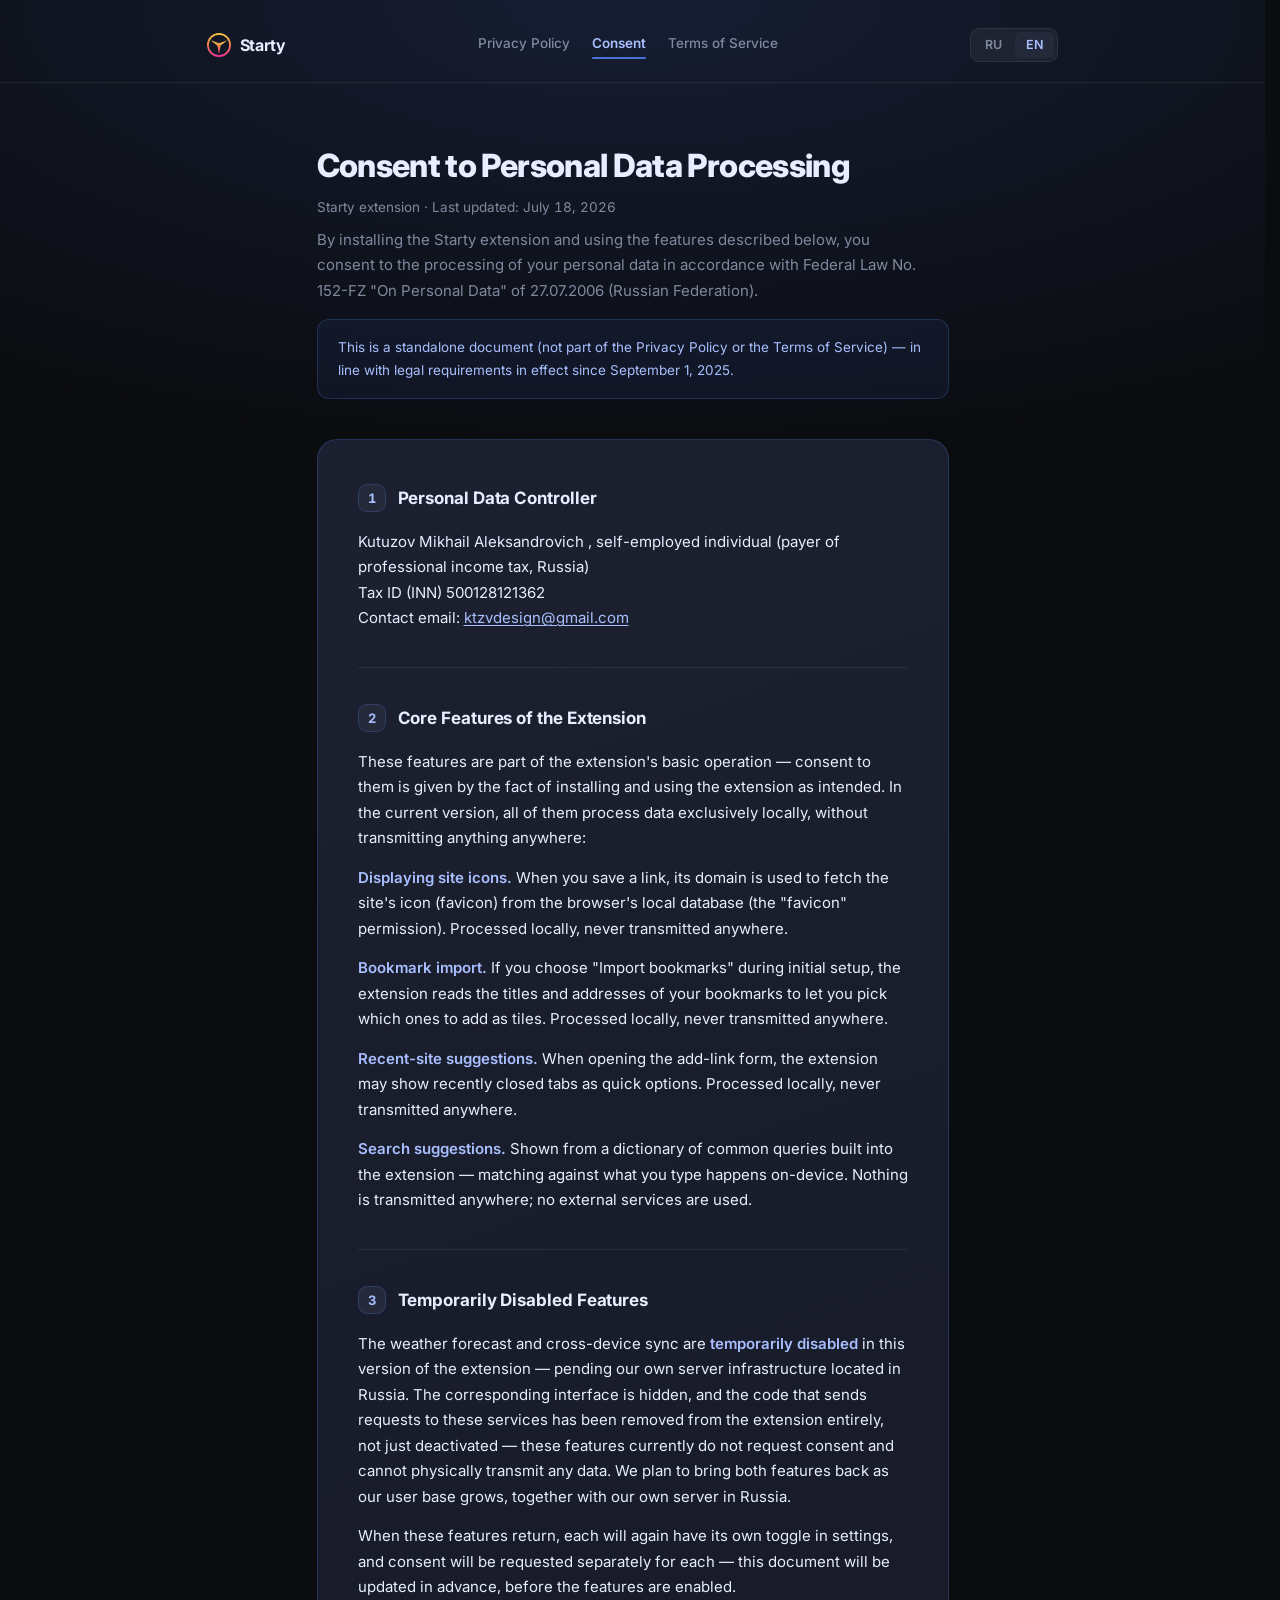
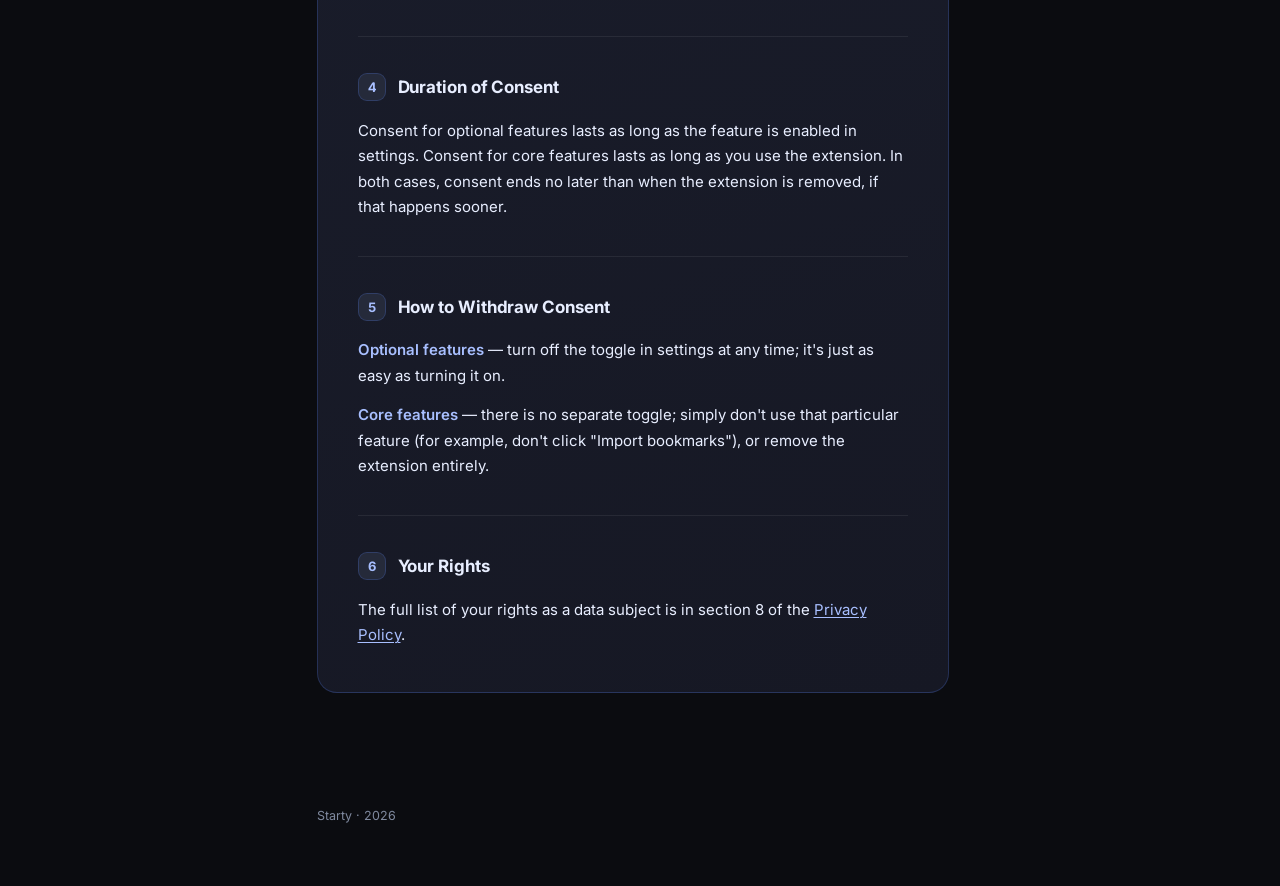
==== consent.html @ 25b672b5 "Add files via upload" ====
<!DOCTYPE html>
<html lang="ru" data-lang="ru">
<head>
<meta charset="UTF-8">
<meta name="viewport" content="width=device-width, initial-scale=1.0">
<title>Согласие на обработку персональных данных — Starty / Consent — Starty</title>
<link rel="stylesheet" href="style.css">
<script>
(function(){
  var saved;
  try{saved=localStorage.getItem('starty_legal_lang');}catch(e){}
  var lang=(saved==='ru'||saved==='en')?saved:(((navigator.language||'').toLowerCase().indexOf('ru')===0)?'ru':'en');
  document.documentElement.setAttribute('data-lang',lang);
})();
</script>
</head>
<body>
<nav>
  <div class="page">
    <a href="index.html" class="logo"><span class="logo-mark"><svg width="40" height="40" viewBox="0 0 40 40" fill="none" xmlns="http://www.w3.org/2000/svg">
<circle cx="20" cy="20" r="18.5" stroke="url(#paint0_linear_6612_1097)" stroke-width="3"/>
<path d="M22.5195 21.4404L20 36L17.4805 21.4404L6 12L20 17.1201L34 12L22.5195 21.4404Z" fill="url(#paint1_linear_6612_1097)"/>
<defs>
<linearGradient id="paint0_linear_6612_1097" x1="20" y1="0" x2="20" y2="40" gradientUnits="userSpaceOnUse">
<stop stop-color="#F9CD41"/>
<stop offset="0.500888" stop-color="#F37D4F"/>
<stop offset="1" stop-color="#F4339C"/>
</linearGradient>
<linearGradient id="paint1_linear_6612_1097" x1="20" y1="12" x2="20" y2="36" gradientUnits="userSpaceOnUse">
<stop stop-color="#F9CD41"/>
<stop offset="0.500888" stop-color="#F37D4F"/>
<stop offset="1" stop-color="#F4339C"/>
</linearGradient>
</defs>
</svg></span>Starty</a>
    <a href="privacy-policy.html" class="navlink"><span class="lang-ru">Политика ПДн</span><span class="lang-en">Privacy Policy</span></a>
    <a href="consent.html" class="navlink active"><span class="lang-ru">Согласие</span><span class="lang-en">Consent</span></a>
    <a href="terms-of-service.html" class="navlink"><span class="lang-ru">Пользовательское соглашение</span><span class="lang-en">Terms of Service</span></a>
    <div class="lang-toggle">
      <button type="button" data-lang="ru">RU</button>
      <button type="button" data-lang="en">EN</button>
    </div>
  </div>
</nav>
<div class="page">
  <div class="hero">
    <h1><span class="lang-ru">Согласие на обработку персональных данных</span><span class="lang-en">Consent to Personal Data Processing</span></h1>
    <p class="meta"><span class="lang-ru">Расширение Starty · Дата последнего обновления: 18 июля 2026 г.</span><span class="lang-en">Starty extension · Last updated: July 18, 2026</span></p>
  </div>

  <p style="max-width:600px;color:var(--muted);margin-bottom:16px" class="lang-ru">Устанавливая расширение Starty и используя его функции, указанные ниже, вы даёте согласие на обработку ваших персональных данных в соответствии с Федеральным законом от 27.07.2006 № 152-ФЗ «О персональных данных».</p>
  <p style="max-width:600px;color:var(--muted);margin-bottom:16px" class="lang-en">By installing the Starty extension and using the features described below, you consent to the processing of your personal data in accordance with Federal Law No. 152-FZ "On Personal Data" of 27.07.2006 (Russian Federation).</p>
  <div class="callout" style="margin-bottom:40px">
    <span class="lang-ru">Это отдельный документ (не часть Политики обработки персональных данных и не часть Пользовательского соглашения) — в соответствии с требованиями законодательства, действующими с 1 сентября 2025 года.</span>
    <span class="lang-en">This is a standalone document (not part of the Privacy Policy or the Terms of Service) — in line with legal requirements in effect since September 1, 2025.</span>
  </div>

  <div class="card">

    <div class="section">
      <div class="section-head"><div class="section-num">1</div><div class="section-body"><h2><span class="lang-ru">Оператор персональных данных</span><span class="lang-en">Personal Data Controller</span></h2></div></div>
      <p>Kutuzov Mikhail Aleksandrovich <span class="lang-ru">(Кутузов Михаил Александрович), самозанятый (плательщик налога на профессиональный доход)</span><span class="lang-en">, self-employed individual (payer of professional income tax, Russia)</span><br><span class="lang-ru">ИНН</span><span class="lang-en">Tax ID (INN)</span> 500128121362<br><span class="lang-ru">Контактный email:</span><span class="lang-en">Contact email:</span> <a href="mailto:ktzvdesign@gmail.com">ktzvdesign@gmail.com</a></p>
    </div>

    <div class="section">
      <div class="section-head"><div class="section-num">2</div><div class="section-body"><h2><span class="lang-ru">Основные функции расширения</span><span class="lang-en">Core Features of the Extension</span></h2></div></div>
      <p class="lang-ru">Эти функции работают как часть базовой работы расширения — согласие на них даётся самим фактом установки и использования расширения по его прямому назначению. В текущей версии все они обрабатывают данные исключительно локально, ничего никуда не передавая:</p>
      <p class="lang-en">These features are part of the extension's basic operation — consent to them is given by the fact of installing and using the extension as intended. In the current version, all of them process data exclusively locally, without transmitting anything anywhere:</p>
      <p><strong class="lang-ru">Отображение значков сайтов.</strong><span class="lang-ru"> При сохранении ссылки её домен используется для получения иконки (favicon) сайта из локальной базы браузера (разрешение «favicon»). Обрабатывается локально, никуда не передаётся.</span><strong class="lang-en">Displaying site icons.</strong><span class="lang-en"> When you save a link, its domain is used to fetch the site's icon (favicon) from the browser's local database (the "favicon" permission). Processed locally, never transmitted anywhere.</span></p>
      <p><strong class="lang-ru">Импорт закладок.</strong><span class="lang-ru"> Если при первой настройке вы выбираете «Импортировать закладки» — расширение считывает заголовки и адреса ваших закладок, чтобы предложить выбрать, какие добавить как плитки. Обрабатывается локально, никуда не передаётся.</span><strong class="lang-en">Bookmark import.</strong><span class="lang-en"> If you choose "Import bookmarks" during initial setup, the extension reads the titles and addresses of your bookmarks to let you pick which ones to add as tiles. Processed locally, never transmitted anywhere.</span></p>
      <p><strong class="lang-ru">Подсказки недавних сайтов.</strong><span class="lang-ru"> При открытии формы добавления новой ссылки расширение может показать недавно закрытые вкладки как быстрые варианты. Обрабатывается локально, никуда не передаётся.</span><strong class="lang-en">Recent-site suggestions.</strong><span class="lang-en"> When opening the add-link form, the extension may show recently closed tabs as quick options. Processed locally, never transmitted anywhere.</span></p>
      <p><strong class="lang-ru">Подсказки при поиске.</strong><span class="lang-ru"> Показываются из встроенного в расширение словаря частых запросов — сравнение с тем, что вы печатаете, происходит на устройстве. Никуда не передаётся, внешние сервисы не используются.</span><strong class="lang-en">Search suggestions.</strong><span class="lang-en"> Shown from a dictionary of common queries built into the extension — matching against what you type happens on-device. Nothing is transmitted anywhere; no external services are used.</span></p>
    </div>

    <div class="section">
      <div class="section-head"><div class="section-num">3</div><div class="section-body"><h2><span class="lang-ru">Временно отключённые функции</span><span class="lang-en">Temporarily Disabled Features</span></h2></div></div>
      <p class="lang-ru">Прогноз погоды и синхронизация между устройствами <strong>временно отключены</strong> в этой версии расширения — до появления собственной серверной инфраструктуры на территории РФ. Соответствующий интерфейс скрыт, а код, отправляющий запросы к этим сервисам, удалён из расширения полностью, а не временно деактивирован — эти функции сейчас не запрашивают согласие и физически не могут передать никакие данные. Планируем вернуть обе функции по мере роста числа пользователей, вместе с развёртыванием собственного сервера в РФ.</p>
      <p class="lang-en">The weather forecast and cross-device sync are <strong>temporarily disabled</strong> in this version of the extension — pending our own server infrastructure located in Russia. The corresponding interface is hidden, and the code that sends requests to these services has been removed from the extension entirely, not just deactivated — these features currently do not request consent and cannot physically transmit any data. We plan to bring both features back as our user base grows, together with our own server in Russia.</p>
      <p class="lang-ru">Когда эти функции вернутся, для каждой снова появится отдельный переключатель в настройках, а согласие будет запрашиваться отдельно на каждую — этот документ будет обновлён заранее, до включения функций.</p>
      <p class="lang-en">When these features return, each will again have its own toggle in settings, and consent will be requested separately for each — this document will be updated in advance, before the features are enabled.</p>
    </div>

    <div class="section">
      <div class="section-head"><div class="section-num">4</div><div class="section-body"><h2><span class="lang-ru">Срок действия согласия</span><span class="lang-en">Duration of Consent</span></h2></div></div>
      <p class="lang-ru">Согласие на опциональные функции действует, пока функция включена в настройках. Согласие на основные функции действует, пока вы пользуетесь расширением. В обоих случаях — до момента удаления расширения, если наступит раньше.</p>
      <p class="lang-en">Consent for optional features lasts as long as the feature is enabled in settings. Consent for core features lasts as long as you use the extension. In both cases, consent ends no later than when the extension is removed, if that happens sooner.</p>
    </div>

    <div class="section">
      <div class="section-head"><div class="section-num">5</div><div class="section-body"><h2><span class="lang-ru">Как отозвать согласие</span><span class="lang-en">How to Withdraw Consent</span></h2></div></div>
      <p><strong class="lang-ru">Опциональные функции</strong><span class="lang-ru"> — отключите переключатель в настройках в любой момент, это так же просто, как и включить его.</span><strong class="lang-en">Optional features</strong><span class="lang-en"> — turn off the toggle in settings at any time; it's just as easy as turning it on.</span></p>
      <p><strong class="lang-ru">Основные функции</strong><span class="lang-ru"> — отдельного тумблера нет; не используйте конкретную функцию (например, не нажимайте «Импортировать закладки») либо удалите расширение целиком.</span><strong class="lang-en">Core features</strong><span class="lang-en"> — there is no separate toggle; simply don't use that particular feature (for example, don't click "Import bookmarks"), or remove the extension entirely.</span></p>
    </div>

    <div class="section">
      <div class="section-head"><div class="section-num">6</div><div class="section-body"><h2><span class="lang-ru">Ваши права</span><span class="lang-en">Your Rights</span></h2></div></div>
      <p class="lang-ru">Полный перечень прав как субъекта персональных данных — в разделе 8 <a href="privacy-policy.html">Политики обработки персональных данных</a>.</p>
      <p class="lang-en">The full list of your rights as a data subject is in section 8 of the <a href="privacy-policy.html">Privacy Policy</a>.</p>
    </div>

  </div>
</div>
<footer><div class="page">Starty · 2026</div></footer>
<script src="lang-toggle.js"></script>
</body>
</html>
---- style.css ----
@import url('https://fonts.googleapis.com/css2?family=Inter:wght@400;500;600;700;800&display=swap');

:root{
  --bg:#0B0C10;
  --tile-top:#1C2030;
  --tile-bot:#161824;
  --surface3:#252A3A;
  --text:#E8EEFF;
  --text2:#A8BFFF;
  --muted:#7F899E;
  --accent:#4971D8;
  --accent-hover:#5C82E8;
  --border:rgba(255,255,255,0.07);
  --border2:rgba(79,122,232,0.25);
}
*{box-sizing:border-box}
html{scroll-behavior:smooth;scrollbar-gutter:stable}
body{
  margin:0;
  font-family:'Inter',-apple-system,BlinkMacSystemFont,"Segoe UI",Roboto,sans-serif;
  background:
    radial-gradient(ellipse 90% 50% at 50% 0%, rgba(79,122,232,0.16) 0%, transparent 100%),
    var(--bg);
  background-attachment:fixed;
  color:var(--text);
  line-height:1.7;
  font-size:16px;
  -webkit-font-smoothing:antialiased;
  min-height:100vh;
}

/* ── Единый центрированный контейнер на всю страницу — заголовок, мета,
   разделы — всё внутри ОДНОГО .page, без вложенных контейнеров разной
   ширины с независимым центрированием (это и съезжало раньше) ── */
.page{max-width:680px;margin:0 auto;padding:0 24px}

/* ── Nav — шире основной колонки контента (680px), чтобы полные названия
   всех документов помещались в одну строку с комфортным запасом, а не
   впритык — раньше подсчёт по ширине показывал, что полный текст едва
   помещается в 680px, из-за чего перенос срабатывал непредсказуемо в
   зависимости от точной ширины окна ── */
nav .page{
  max-width:900px;
  padding-top:28px;padding-bottom:20px;
  display:flex;gap:22px;align-items:center;flex-wrap:nowrap;
}
nav{border-bottom:1px solid var(--border)}
.logo{
  display:flex;align-items:center;gap:9px;margin-right:auto;flex-shrink:0;
  font-weight:700;font-size:16px;color:var(--text);letter-spacing:-0.01em;
  text-decoration:none;
}
.logo-mark{
  width:24px;height:24px;flex-shrink:0;
  display:flex;align-items:center;justify-content:center;
}
.logo-mark svg{width:100%;height:100%;display:block}
nav a.navlink{
  position:relative;color:var(--muted);text-decoration:none;
  font-size:13.5px;font-weight:500;padding-bottom:4px;white-space:nowrap;
  transition:color .15s ease;
}
nav a.navlink::after{
  content:'';position:absolute;left:0;right:100%;bottom:0;height:1.5px;
  background:var(--accent);border-radius:1px;transition:right .25s cubic-bezier(.4,0,.2,1);
}
nav a.navlink:hover{color:var(--text)}
nav a.navlink:hover::after{right:0}
nav a.navlink.active{color:var(--text2);font-weight:600}
nav a.navlink.active::after{right:0}

/* ── Header ── */
.hero{padding:64px 0 8px}
h1{
  font-weight:800;font-size:32px;
  letter-spacing:-0.02em;margin:0 0 10px;line-height:1.2;
  color:var(--text);
}
.meta{color:var(--muted);font-size:13.5px;margin:0 0 48px;font-variant-numeric:tabular-nums}

/* ── Документ как одна карточка, как виджет самого продукта ── */
.card{
  background:linear-gradient(160deg,var(--tile-top) 0%,var(--tile-bot) 100%);
  border:1px solid var(--border2);
  border-radius:20px;
  padding:8px 40px;
  margin-bottom:80px;
}

.section{padding:36px 0}
.section + .section{border-top:1px solid var(--border)}

.section-head{display:flex;align-items:center;gap:12px;margin-bottom:16px}
.section-num{
  width:28px;height:28px;border-radius:9px;flex-shrink:0;
  background:var(--surface3);border:1px solid var(--border2);
  display:flex;align-items:center;justify-content:center;
  font-weight:700;font-size:13px;color:var(--text2);
  font-variant-numeric:tabular-nums;
}
.section-body h2{
  font-weight:700;font-size:17px;margin:0;letter-spacing:-0.005em;color:var(--text);
}

p{margin:0 0 14px;font-size:15px;color:var(--text)}
p:last-child{margin-bottom:0}
strong{font-weight:600;color:var(--text2)}
ul,ol{margin:0 0 14px;padding-left:20px;font-size:15px}
li{margin-bottom:7px;color:var(--text)}
li:last-child{margin-bottom:0}
code{
  font-family:ui-monospace,"SF Mono",Consolas,monospace;font-size:0.86em;
  background:rgba(255,255,255,0.06);color:var(--text2);padding:2px 6px;border-radius:5px;
}
a{color:var(--text2);text-decoration-thickness:1px;text-underline-offset:2px}
a:hover{color:var(--accent-hover)}

table{width:100%;border-collapse:collapse;margin:8px 0 18px;font-size:13px;background:rgba(0,0,0,0.15);border-radius:12px;overflow:hidden;border:1px solid var(--border)}
th,td{text-align:left;padding:12px 14px;border-bottom:1px solid var(--border);vertical-align:top}
th{font-weight:600;color:var(--text2);font-size:10.5px;text-transform:uppercase;letter-spacing:0.05em;background:rgba(255,255,255,0.03)}
tr:last-child td{border-bottom:none}

.callout{
  background:rgba(79,122,232,0.08);border:1px solid var(--border2);
  border-radius:12px;padding:16px 20px;font-size:13.5px;color:var(--text2);margin:16px 0 0;
}

footer{padding:32px 0 60px;font-size:12.5px;color:var(--muted)}

/* ── Index page ── */
.intro{max-width:480px;color:var(--muted);font-size:15.5px;margin-bottom:8px}
.doc-links{display:flex;flex-direction:column;gap:14px;margin-top:32px}
.doc-link{
  display:block;padding:22px 24px;
  background:linear-gradient(160deg,var(--tile-top) 0%,var(--tile-bot) 100%);
  border:1px solid var(--border2);border-radius:16px;
  text-decoration:none;color:var(--text);
  transition:border-color .18s ease;
}
.doc-link:hover{border-color:rgba(79,122,232,0.55)}
.doc-link-title{
  font-weight:700;font-size:16.5px;
  display:flex;align-items:center;justify-content:space-between;gap:12px;
  transition:color .18s ease;
}
.doc-link:hover .doc-link-title{color:var(--text2)}
.doc-link-title .arrow{color:var(--accent);transition:transform .2s ease;font-size:16px}
.doc-link:hover .doc-link-title .arrow{transform:translateX(4px)}
.doc-link-desc{color:var(--muted);font-size:13.5px;margin-top:6px}

/* ── Nav — на узких окнах переносим осознанно, в 2 ряда с центровкой,
   вместо того чтобы рисковать переполнением впритык на промежуточных
   ширинах между "полностью помещается" и "точно мобильный" ── */
@media (max-width:720px){
  nav .page{flex-wrap:wrap;row-gap:12px}
  .lang-toggle{margin-left:0;order:10}
}

/* ── Mobile ── */
@media (max-width:640px){
  .hero{padding:44px 0 4px}
  h1{font-size:25px}
  .card{padding:4px 20px;border-radius:16px}
  .section{padding:28px 0}
}

@media (prefers-reduced-motion:reduce){
  html{scroll-behavior:auto}
  nav a.navlink::after,.doc-link-title .arrow,.doc-link{transition:none}
}

a:focus-visible,button:focus-visible{outline:2px solid var(--accent);outline-offset:2px}

/* ── Переключатель языка (RU/EN) — один URL для CWS, оба языка внутри ── */
html[data-lang="en"] .lang-ru{display:none!important}
html[data-lang="ru"] .lang-en{display:none!important}
.lang-toggle{
  display:flex;align-items:center;gap:2px;margin-left:auto;
  background:rgba(255,255,255,0.05);border:1px solid var(--border);border-radius:9px;padding:3px;
}
.lang-toggle button{
  background:none;border:none;color:var(--muted);font-size:12.5px;font-weight:600;
  padding:5px 11px;border-radius:6px;cursor:pointer;transition:all .15s ease;
  font-family:inherit;line-height:1.3;
}
.lang-toggle button.active{background:var(--surface3);color:var(--text2)}
.lang-toggle button:hover:not(.active){color:var(--text)}
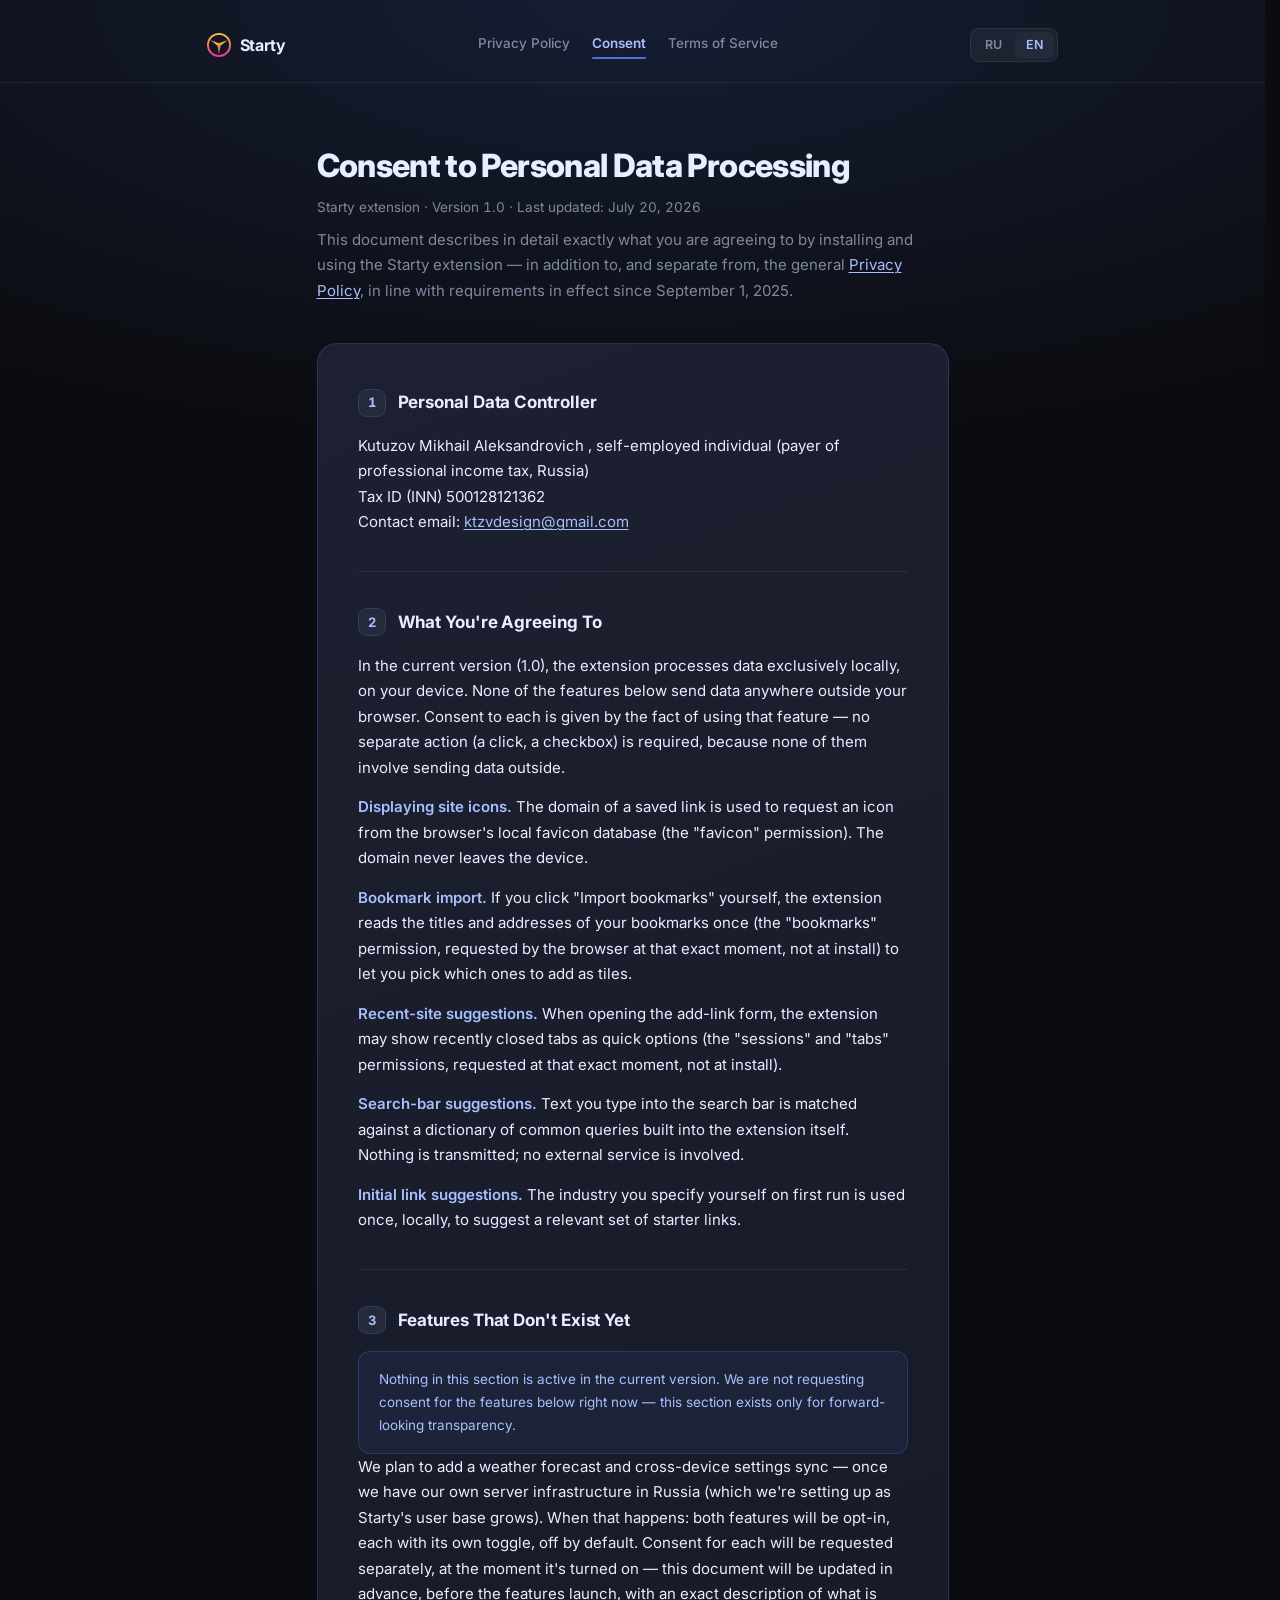
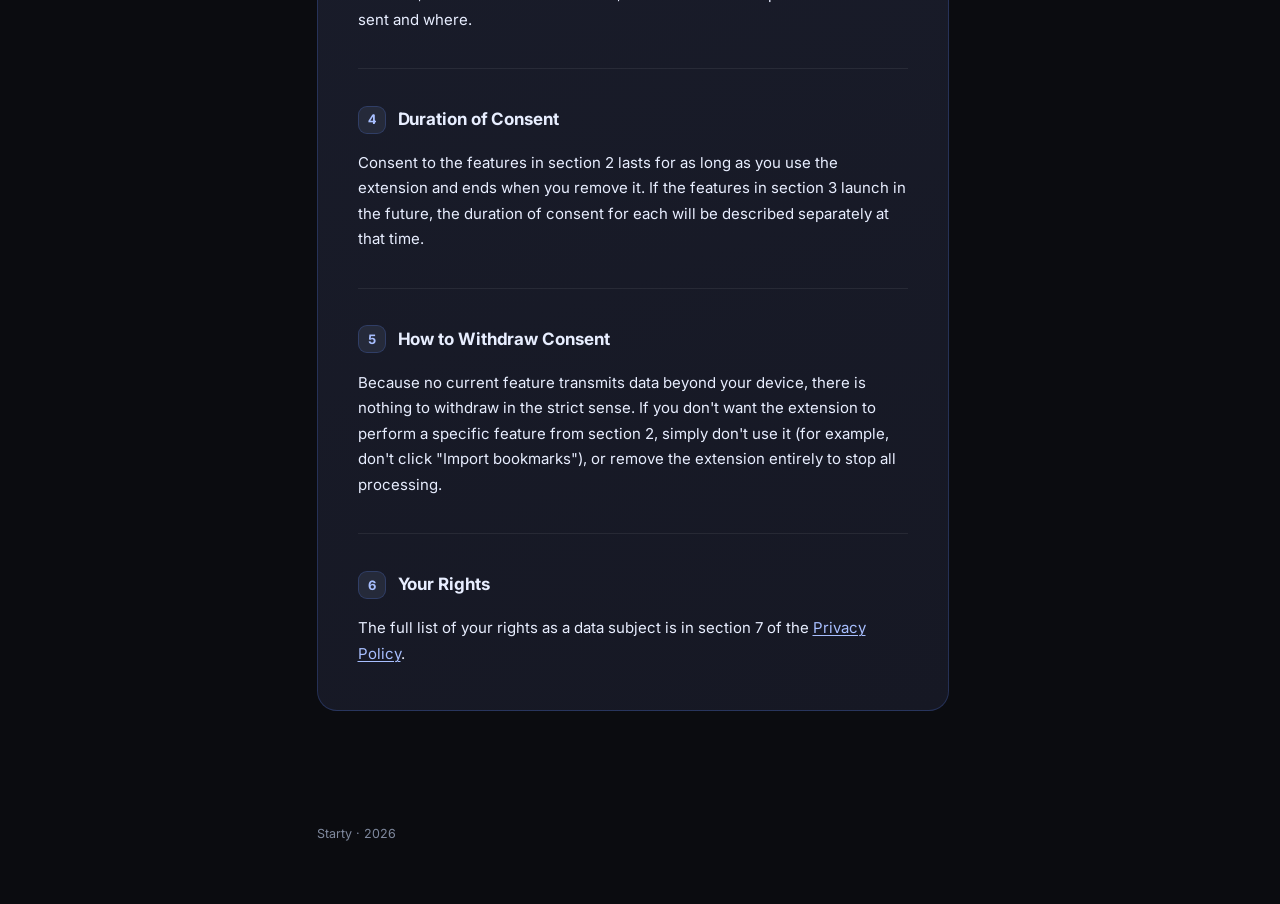
==== commit c4ede900: "Add files via upload" ====
--- a/consent.html
+++ b/consent.html
@@ -45,15 +45,11 @@
 <div class="page">
   <div class="hero">
     <h1><span class="lang-ru">Согласие на обработку персональных данных</span><span class="lang-en">Consent to Personal Data Processing</span></h1>
-    <p class="meta"><span class="lang-ru">Расширение Starty · Дата последнего обновления: 18 июля 2026 г.</span><span class="lang-en">Starty extension · Last updated: July 18, 2026</span></p>
+    <p class="meta"><span class="lang-ru">Расширение Starty · Версия 1.0 · Дата последнего обновления: 20 июля 2026 г.</span><span class="lang-en">Starty extension · Version 1.0 · Last updated: July 20, 2026</span></p>
   </div>
 
-  <p style="max-width:600px;color:var(--muted);margin-bottom:16px" class="lang-ru">Устанавливая расширение Starty и используя его функции, указанные ниже, вы даёте согласие на обработку ваших персональных данных в соответствии с Федеральным законом от 27.07.2006 № 152-ФЗ «О персональных данных».</p>
-  <p style="max-width:600px;color:var(--muted);margin-bottom:16px" class="lang-en">By installing the Starty extension and using the features described below, you consent to the processing of your personal data in accordance with Federal Law No. 152-FZ "On Personal Data" of 27.07.2006 (Russian Federation).</p>
-  <div class="callout" style="margin-bottom:40px">
-    <span class="lang-ru">Это отдельный документ (не часть Политики обработки персональных данных и не часть Пользовательского соглашения) — в соответствии с требованиями законодательства, действующими с 1 сентября 2025 года.</span>
-    <span class="lang-en">This is a standalone document (not part of the Privacy Policy or the Terms of Service) — in line with legal requirements in effect since September 1, 2025.</span>
-  </div>
+  <p style="max-width:600px;color:var(--muted);margin-bottom:16px" class="lang-ru">Этот документ подробно описывает, на что именно вы соглашаетесь, устанавливая и используя расширение Starty — в дополнение к общей <a href="privacy-policy.html">Политике обработки персональных данных</a>, отдельно от неё, в соответствии с требованиями, действующими с 1 сентября 2025 года.</p>
+  <p style="max-width:600px;color:var(--muted);margin-bottom:40px" class="lang-en">This document describes in detail exactly what you are agreeing to by installing and using the Starty extension — in addition to, and separate from, the general <a href="privacy-policy.html">Privacy Policy</a>, in line with requirements in effect since September 1, 2025.</p>
 
   <div class="card">
 
@@ -63,39 +59,45 @@
     </div>
 
     <div class="section">
-      <div class="section-head"><div class="section-num">2</div><div class="section-body"><h2><span class="lang-ru">Основные функции расширения</span><span class="lang-en">Core Features of the Extension</span></h2></div></div>
-      <p class="lang-ru">Эти функции работают как часть базовой работы расширения — согласие на них даётся самим фактом установки и использования расширения по его прямому назначению. В текущей версии все они обрабатывают данные исключительно локально, ничего никуда не передавая:</p>
-      <p class="lang-en">These features are part of the extension's basic operation — consent to them is given by the fact of installing and using the extension as intended. In the current version, all of them process data exclusively locally, without transmitting anything anywhere:</p>
-      <p><strong class="lang-ru">Отображение значков сайтов.</strong><span class="lang-ru"> При сохранении ссылки её домен используется для получения иконки (favicon) сайта из локальной базы браузера (разрешение «favicon»). Обрабатывается локально, никуда не передаётся.</span><strong class="lang-en">Displaying site icons.</strong><span class="lang-en"> When you save a link, its domain is used to fetch the site's icon (favicon) from the browser's local database (the "favicon" permission). Processed locally, never transmitted anywhere.</span></p>
-      <p><strong class="lang-ru">Импорт закладок.</strong><span class="lang-ru"> Если при первой настройке вы выбираете «Импортировать закладки» — расширение считывает заголовки и адреса ваших закладок, чтобы предложить выбрать, какие добавить как плитки. Обрабатывается локально, никуда не передаётся.</span><strong class="lang-en">Bookmark import.</strong><span class="lang-en"> If you choose "Import bookmarks" during initial setup, the extension reads the titles and addresses of your bookmarks to let you pick which ones to add as tiles. Processed locally, never transmitted anywhere.</span></p>
-      <p><strong class="lang-ru">Подсказки недавних сайтов.</strong><span class="lang-ru"> При открытии формы добавления новой ссылки расширение может показать недавно закрытые вкладки как быстрые варианты. Обрабатывается локально, никуда не передаётся.</span><strong class="lang-en">Recent-site suggestions.</strong><span class="lang-en"> When opening the add-link form, the extension may show recently closed tabs as quick options. Processed locally, never transmitted anywhere.</span></p>
-      <p><strong class="lang-ru">Подсказки при поиске.</strong><span class="lang-ru"> Показываются из встроенного в расширение словаря частых запросов — сравнение с тем, что вы печатаете, происходит на устройстве. Никуда не передаётся, внешние сервисы не используются.</span><strong class="lang-en">Search suggestions.</strong><span class="lang-en"> Shown from a dictionary of common queries built into the extension — matching against what you type happens on-device. Nothing is transmitted anywhere; no external services are used.</span></p>
+      <div class="section-head"><div class="section-num">2</div><div class="section-body"><h2><span class="lang-ru">На что вы соглашаетесь</span><span class="lang-en">What You're Agreeing To</span></h2></div></div>
+      <p class="lang-ru">В текущей версии (1.0) расширение обрабатывает данные исключительно локально, на вашем устройстве. Ни одна из функций ниже не отправляет данные куда-либо за пределы вашего браузера. Согласие на каждую даётся самим фактом использования соответствующей функции — отдельного действия (клика, галочки) не требуется, потому что ни одна из них не связана с передачей данных наружу.</p>
+      <p class="lang-en">In the current version (1.0), the extension processes data exclusively locally, on your device. None of the features below send data anywhere outside your browser. Consent to each is given by the fact of using that feature — no separate action (a click, a checkbox) is required, because none of them involve sending data outside.</p>
+
+      <p><strong class="lang-ru">Отображение значков сайтов.</strong><span class="lang-ru"> Домен сохранённой ссылки используется для запроса иконки из локальной базы фавиконок браузера (permission «favicon»). Домен не покидает устройство.</span><strong class="lang-en">Displaying site icons.</strong><span class="lang-en"> The domain of a saved link is used to request an icon from the browser's local favicon database (the "favicon" permission). The domain never leaves the device.</span></p>
+
+      <p><strong class="lang-ru">Импорт закладок.</strong><span class="lang-ru"> Если вы сами нажимаете «Импортировать закладки» — расширение один раз считывает заголовки и адреса ваших закладок (permission «bookmarks», запрашивается браузером именно в этот момент, не при установке), чтобы предложить выбрать, какие добавить как плитки.</span><strong class="lang-en">Bookmark import.</strong><span class="lang-en"> If you click "Import bookmarks" yourself, the extension reads the titles and addresses of your bookmarks once (the "bookmarks" permission, requested by the browser at that exact moment, not at install) to let you pick which ones to add as tiles.</span></p>
+
+      <p><strong class="lang-ru">Подсказки недавних сайтов.</strong><span class="lang-ru"> При открытии формы добавления новой ссылки расширение может показать недавно закрытые вкладки как быстрые варианты (permissions «sessions» и «tabs», запрашиваются в этот момент, не при установке).</span><strong class="lang-en">Recent-site suggestions.</strong><span class="lang-en"> When opening the add-link form, the extension may show recently closed tabs as quick options (the "sessions" and "tabs" permissions, requested at that exact moment, not at install).</span></p>
+
+      <p><strong class="lang-ru">Подсказки при поиске.</strong><span class="lang-ru"> Текст, который вы вводите в строку поиска, сравнивается со словарём частых запросов, встроенным в само расширение. Ничего не передаётся, внешние сервисы не задействованы.</span><strong class="lang-en">Search-bar suggestions.</strong><span class="lang-en"> Text you type into the search bar is matched against a dictionary of common queries built into the extension itself. Nothing is transmitted; no external service is involved.</span></p>
+
+      <p><strong class="lang-ru">Подбор ссылок при первой настройке.</strong><span class="lang-ru"> Сфера деятельности, которую вы указываете сами при первом запуске, используется один раз, локально, чтобы предложить релевантный набор стартовых ссылок.</span><strong class="lang-en">Initial link suggestions.</strong><span class="lang-en"> The industry you specify yourself on first run is used once, locally, to suggest a relevant set of starter links.</span></p>
     </div>
 
     <div class="section">
-      <div class="section-head"><div class="section-num">3</div><div class="section-body"><h2><span class="lang-ru">Временно отключённые функции</span><span class="lang-en">Temporarily Disabled Features</span></h2></div></div>
-      <p class="lang-ru">Прогноз погоды и синхронизация между устройствами <strong>временно отключены</strong> в этой версии расширения — до появления собственной серверной инфраструктуры на территории РФ. Соответствующий интерфейс скрыт, а код, отправляющий запросы к этим сервисам, удалён из расширения полностью, а не временно деактивирован — эти функции сейчас не запрашивают согласие и физически не могут передать никакие данные. Планируем вернуть обе функции по мере роста числа пользователей, вместе с развёртыванием собственного сервера в РФ.</p>
-      <p class="lang-en">The weather forecast and cross-device sync are <strong>temporarily disabled</strong> in this version of the extension — pending our own server infrastructure located in Russia. The corresponding interface is hidden, and the code that sends requests to these services has been removed from the extension entirely, not just deactivated — these features currently do not request consent and cannot physically transmit any data. We plan to bring both features back as our user base grows, together with our own server in Russia.</p>
-      <p class="lang-ru">Когда эти функции вернутся, для каждой снова появится отдельный переключатель в настройках, а согласие будет запрашиваться отдельно на каждую — этот документ будет обновлён заранее, до включения функций.</p>
-      <p class="lang-en">When these features return, each will again have its own toggle in settings, and consent will be requested separately for each — this document will be updated in advance, before the features are enabled.</p>
+      <div class="section-head"><div class="section-num">3</div><div class="section-body"><h2><span class="lang-ru">Функции, которых пока нет</span><span class="lang-en">Features That Don't Exist Yet</span></h2></div></div>
+      <div class="callout lang-ru">Ничего в этом разделе не работает в текущей версии. Мы не запрашиваем согласие на функции ниже прямо сейчас — он здесь только для прозрачности на будущее.</div>
+      <div class="callout lang-en">Nothing in this section is active in the current version. We are not requesting consent for the features below right now — this section exists only for forward-looking transparency.</div>
+      <p class="lang-ru">Мы планируем добавить прогноз погоды и синхронизацию настроек между устройствами — после того как появится собственная серверная инфраструктура в РФ (разворачиваем по мере роста числа пользователей). Когда это произойдёт: обе функции будут добровольными, с отдельным переключателем для каждой, выключенным по умолчанию. Согласие на каждую будет запрашиваться отдельно, в момент включения — этот документ будет обновлён заранее, до того как функции появятся, с точным описанием того, что и куда передаётся.</p>
+      <p class="lang-en">We plan to add a weather forecast and cross-device settings sync — once we have our own server infrastructure in Russia (which we're setting up as Starty's user base grows). When that happens: both features will be opt-in, each with its own toggle, off by default. Consent for each will be requested separately, at the moment it's turned on — this document will be updated in advance, before the features launch, with an exact description of what is sent and where.</p>
     </div>
 
     <div class="section">
       <div class="section-head"><div class="section-num">4</div><div class="section-body"><h2><span class="lang-ru">Срок действия согласия</span><span class="lang-en">Duration of Consent</span></h2></div></div>
-      <p class="lang-ru">Согласие на опциональные функции действует, пока функция включена в настройках. Согласие на основные функции действует, пока вы пользуетесь расширением. В обоих случаях — до момента удаления расширения, если наступит раньше.</p>
-      <p class="lang-en">Consent for optional features lasts as long as the feature is enabled in settings. Consent for core features lasts as long as you use the extension. In both cases, consent ends no later than when the extension is removed, if that happens sooner.</p>
+      <p class="lang-ru">Согласие на функции из раздела 2 действует всё время, пока вы пользуетесь расширением, и прекращается, когда вы его удаляете. Если в будущем появятся функции из раздела 3, срок действия согласия на каждую из них будет отдельно описан при её запуске.</p>
+      <p class="lang-en">Consent to the features in section 2 lasts for as long as you use the extension and ends when you remove it. If the features in section 3 launch in the future, the duration of consent for each will be described separately at that time.</p>
     </div>
 
     <div class="section">
       <div class="section-head"><div class="section-num">5</div><div class="section-body"><h2><span class="lang-ru">Как отозвать согласие</span><span class="lang-en">How to Withdraw Consent</span></h2></div></div>
-      <p><strong class="lang-ru">Опциональные функции</strong><span class="lang-ru"> — отключите переключатель в настройках в любой момент, это так же просто, как и включить его.</span><strong class="lang-en">Optional features</strong><span class="lang-en"> — turn off the toggle in settings at any time; it's just as easy as turning it on.</span></p>
-      <p><strong class="lang-ru">Основные функции</strong><span class="lang-ru"> — отдельного тумблера нет; не используйте конкретную функцию (например, не нажимайте «Импортировать закладки») либо удалите расширение целиком.</span><strong class="lang-en">Core features</strong><span class="lang-en"> — there is no separate toggle; simply don't use that particular feature (for example, don't click "Import bookmarks"), or remove the extension entirely.</span></p>
+      <p class="lang-ru">Поскольку ни одна текущая функция не передаёт данные за пределы вашего устройства, отзывать в строгом смысле нечего. Если вы не хотите, чтобы расширение выполняло конкретную функцию из раздела 2 — просто не используйте её (например, не нажимайте «Импортировать закладки»), либо удалите расширение целиком, чтобы прекратить любую обработку.</p>
+      <p class="lang-en">Because no current feature transmits data beyond your device, there is nothing to withdraw in the strict sense. If you don't want the extension to perform a specific feature from section 2, simply don't use it (for example, don't click "Import bookmarks"), or remove the extension entirely to stop all processing.</p>
     </div>
 
     <div class="section">
       <div class="section-head"><div class="section-num">6</div><div class="section-body"><h2><span class="lang-ru">Ваши права</span><span class="lang-en">Your Rights</span></h2></div></div>
-      <p class="lang-ru">Полный перечень прав как субъекта персональных данных — в разделе 8 <a href="privacy-policy.html">Политики обработки персональных данных</a>.</p>
-      <p class="lang-en">The full list of your rights as a data subject is in section 8 of the <a href="privacy-policy.html">Privacy Policy</a>.</p>
+      <p class="lang-ru">Полный перечень прав как субъекта персональных данных — в разделе 7 <a href="privacy-policy.html">Политики обработки персональных данных</a>.</p>
+      <p class="lang-en">The full list of your rights as a data subject is in section 7 of the <a href="privacy-policy.html">Privacy Policy</a>.</p>
     </div>
 
   </div>
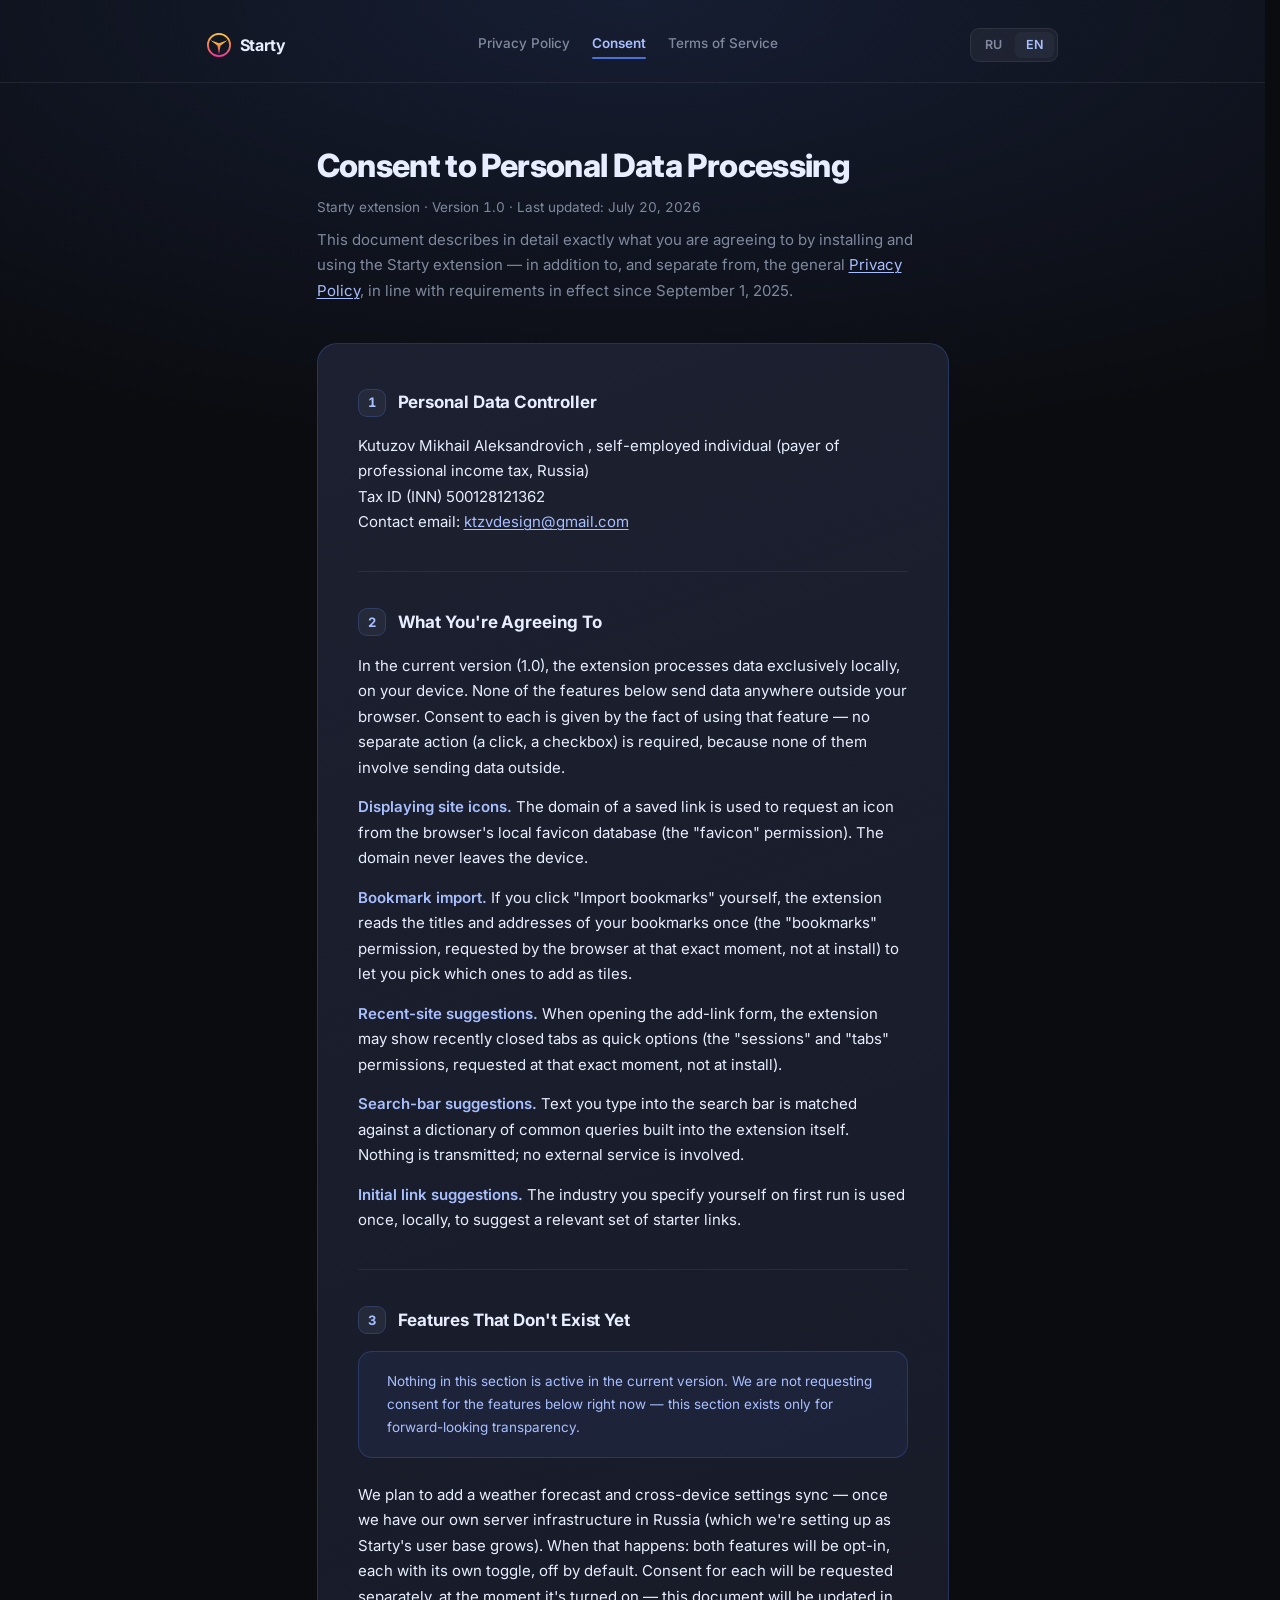
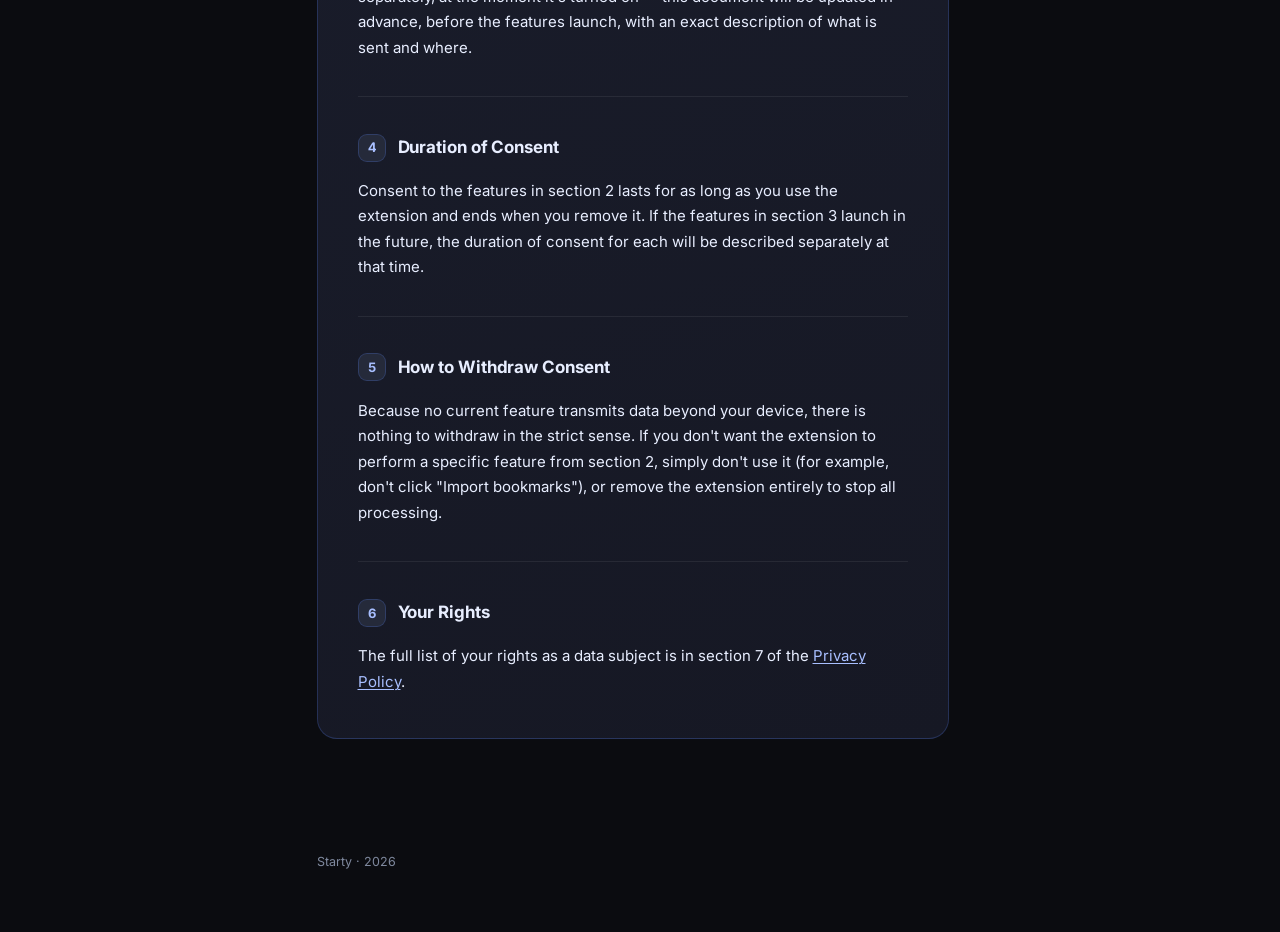
==== commit b6f6c191: "Add files via upload" ====
--- a/consent.html
+++ b/consent.html
@@ -5,6 +5,7 @@
 <meta name="viewport" content="width=device-width, initial-scale=1.0">
 <title>Согласие на обработку персональных данных — Starty / Consent — Starty</title>
 <link rel="stylesheet" href="style.css">
+<link rel="icon" type="image/svg+xml" href="[data-uri]">
 <script>
 (function(){
   var saved;
--- a/style.css
+++ b/style.css
@@ -122,7 +122,7 @@
 
 .callout{
   background:rgba(79,122,232,0.08);border:1px solid var(--border2);
-  border-radius:12px;padding:16px 20px;font-size:13.5px;color:var(--text2);margin:16px 0 0;
+  border-radius:14px;padding:18px 28px;font-size:13.5px;color:var(--text2);margin:16px 0 24px;
 }
 
 footer{padding:32px 0 60px;font-size:12.5px;color:var(--muted)}
@@ -161,6 +161,7 @@
   .hero{padding:44px 0 4px}
   h1{font-size:25px}
   .card{padding:4px 20px;border-radius:16px}
+  .callout{padding:14px 18px}
   .section{padding:28px 0}
 }
 
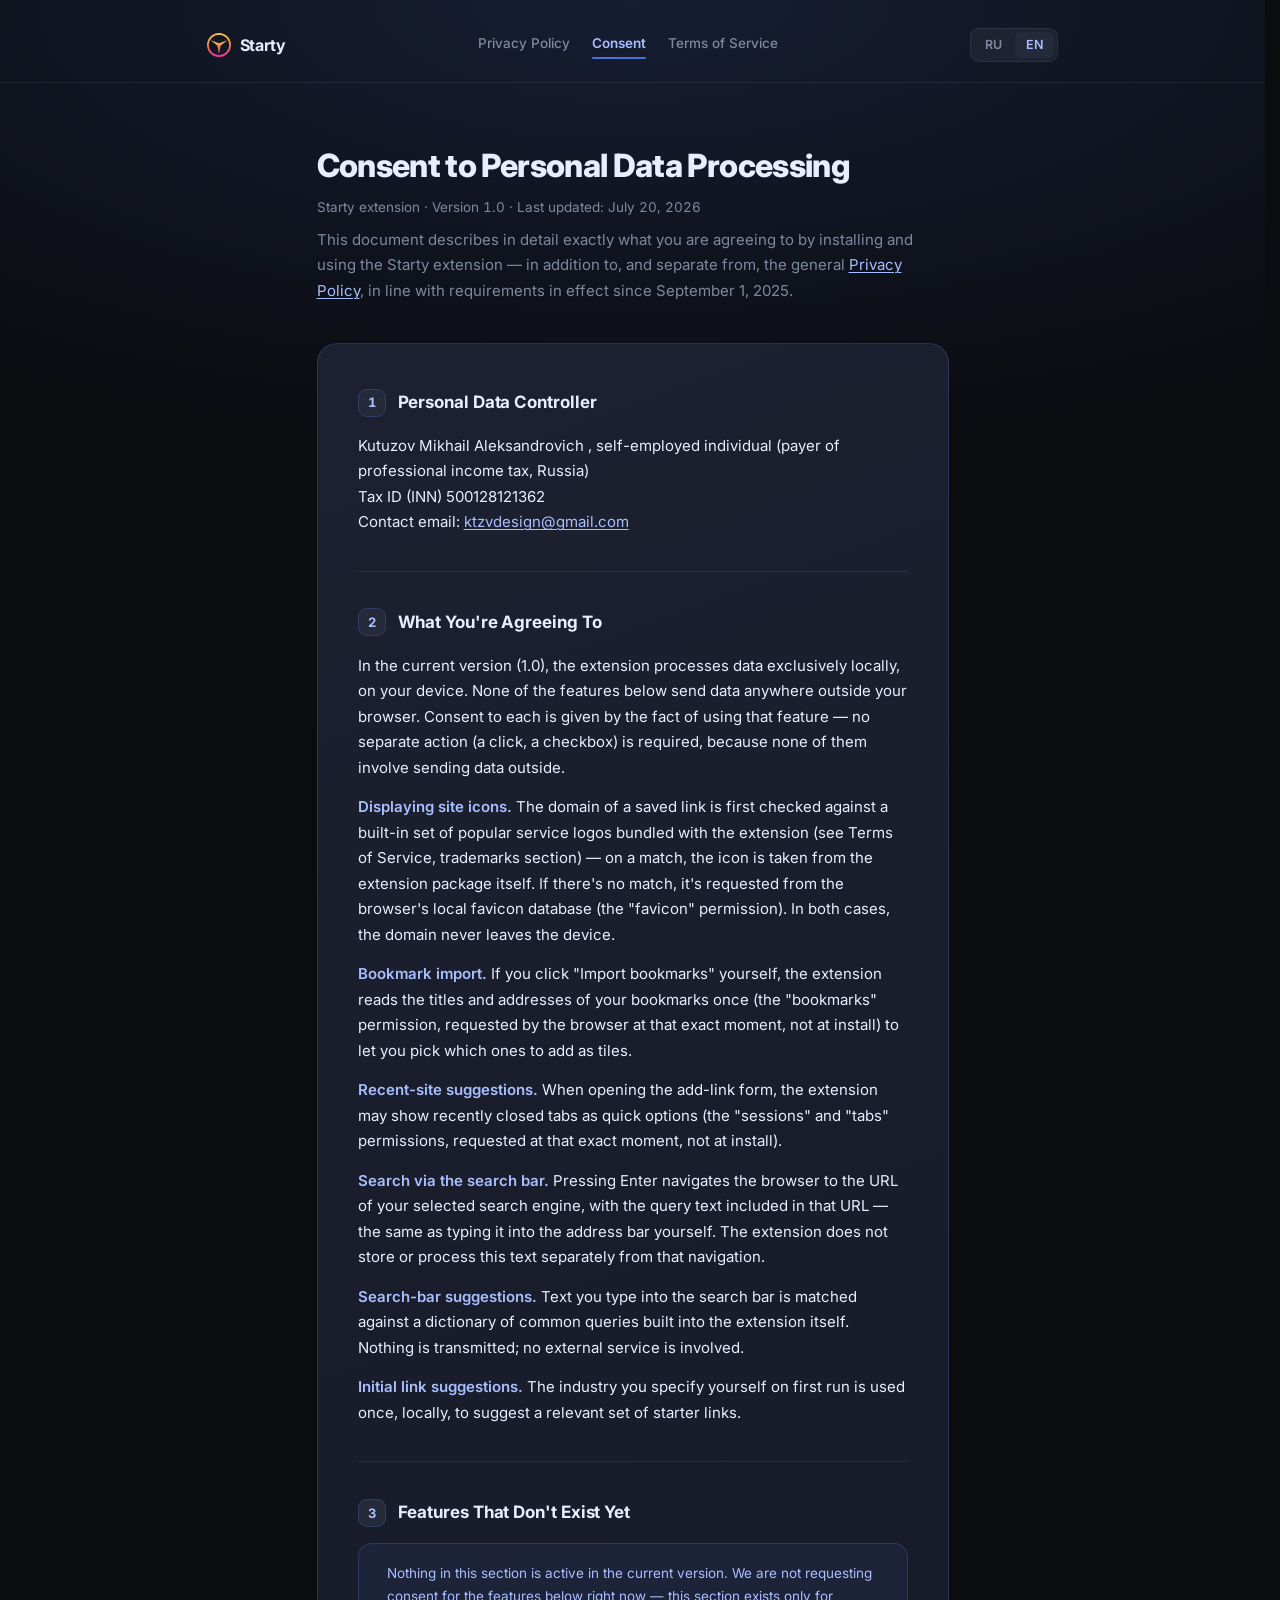
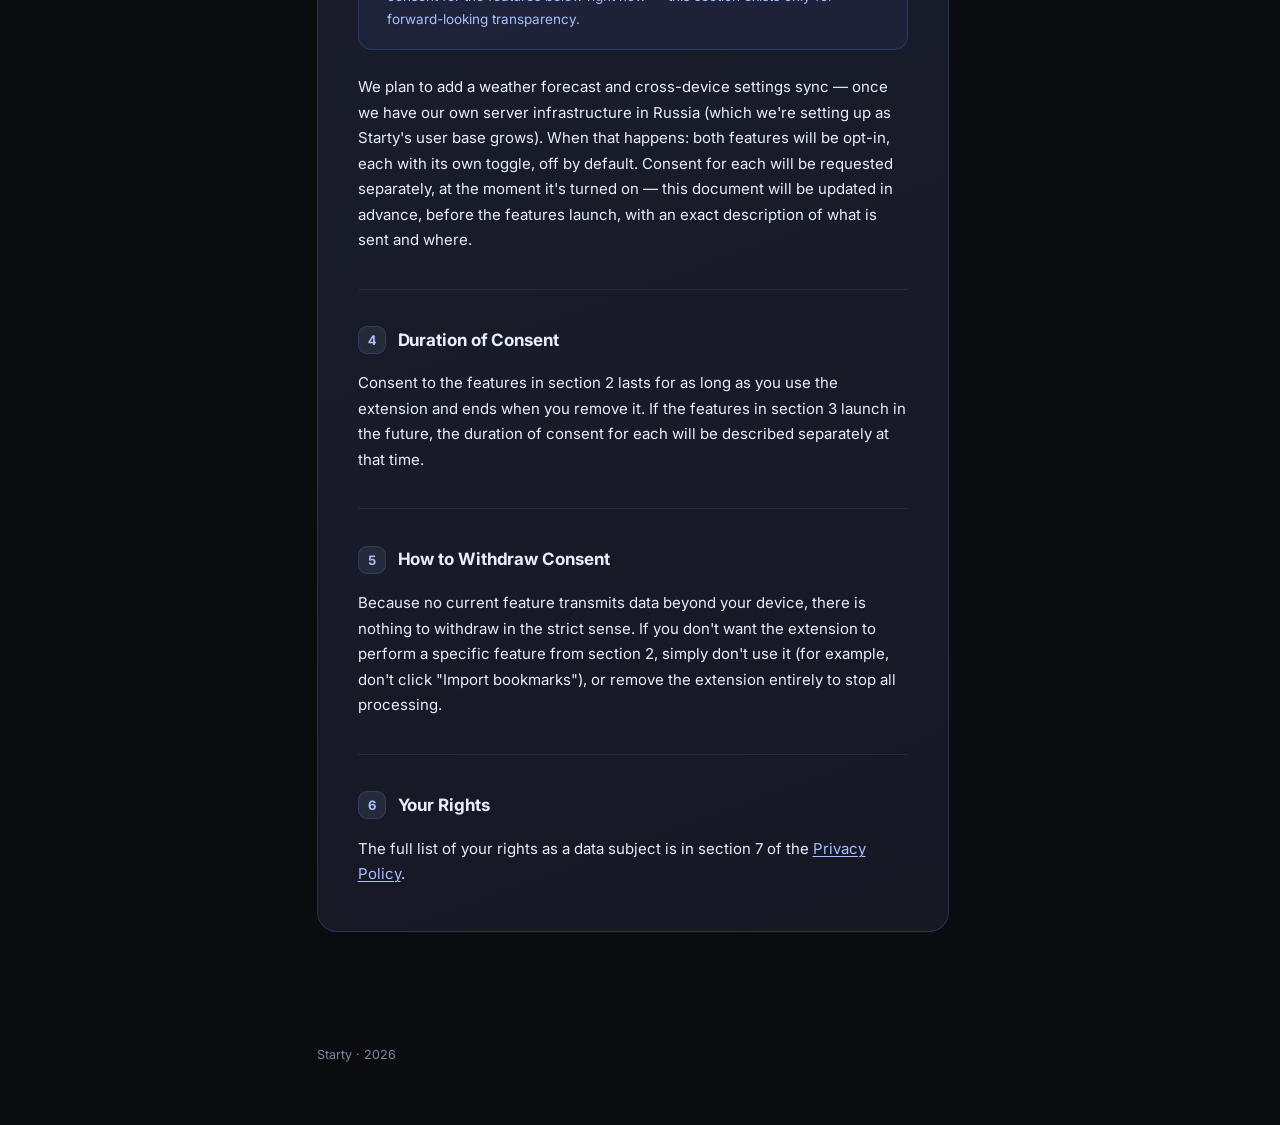
==== commit cbaf45ab: "Add files via upload" ====
--- a/consent.html
+++ b/consent.html
@@ -64,11 +64,13 @@
       <p class="lang-ru">В текущей версии (1.0) расширение обрабатывает данные исключительно локально, на вашем устройстве. Ни одна из функций ниже не отправляет данные куда-либо за пределы вашего браузера. Согласие на каждую даётся самим фактом использования соответствующей функции — отдельного действия (клика, галочки) не требуется, потому что ни одна из них не связана с передачей данных наружу.</p>
       <p class="lang-en">In the current version (1.0), the extension processes data exclusively locally, on your device. None of the features below send data anywhere outside your browser. Consent to each is given by the fact of using that feature — no separate action (a click, a checkbox) is required, because none of them involve sending data outside.</p>
 
-      <p><strong class="lang-ru">Отображение значков сайтов.</strong><span class="lang-ru"> Домен сохранённой ссылки используется для запроса иконки из локальной базы фавиконок браузера (permission «favicon»). Домен не покидает устройство.</span><strong class="lang-en">Displaying site icons.</strong><span class="lang-en"> The domain of a saved link is used to request an icon from the browser's local favicon database (the "favicon" permission). The domain never leaves the device.</span></p>
+      <p><strong class="lang-ru">Отображение значков сайтов.</strong><span class="lang-ru"> Домен сохранённой ссылки сначала сверяется со встроенным в расширение набором логотипов популярных сервисов (см. Пользовательское соглашение, раздел о товарных знаках) — при совпадении иконка берётся из самого пакета расширения. Если совпадения нет — запрашивается из локальной базы фавиконок браузера (permission «favicon»). В обоих случаях домен не покидает устройство.</span><strong class="lang-en">Displaying site icons.</strong><span class="lang-en"> The domain of a saved link is first checked against a built-in set of popular service logos bundled with the extension (see Terms of Service, trademarks section) — on a match, the icon is taken from the extension package itself. If there's no match, it's requested from the browser's local favicon database (the "favicon" permission). In both cases, the domain never leaves the device.</span></p>
 
       <p><strong class="lang-ru">Импорт закладок.</strong><span class="lang-ru"> Если вы сами нажимаете «Импортировать закладки» — расширение один раз считывает заголовки и адреса ваших закладок (permission «bookmarks», запрашивается браузером именно в этот момент, не при установке), чтобы предложить выбрать, какие добавить как плитки.</span><strong class="lang-en">Bookmark import.</strong><span class="lang-en"> If you click "Import bookmarks" yourself, the extension reads the titles and addresses of your bookmarks once (the "bookmarks" permission, requested by the browser at that exact moment, not at install) to let you pick which ones to add as tiles.</span></p>
 
       <p><strong class="lang-ru">Подсказки недавних сайтов.</strong><span class="lang-ru"> При открытии формы добавления новой ссылки расширение может показать недавно закрытые вкладки как быстрые варианты (permissions «sessions» и «tabs», запрашиваются в этот момент, не при установке).</span><strong class="lang-en">Recent-site suggestions.</strong><span class="lang-en"> When opening the add-link form, the extension may show recently closed tabs as quick options (the "sessions" and "tabs" permissions, requested at that exact moment, not at install).</span></p>
+
+      <p><strong class="lang-ru">Поиск через строку ввода.</strong><span class="lang-ru"> При нажатии Enter браузер переходит по адресу выбранной вами поисковой системы с текстом запроса в этом адресе — так же, как при ручном вводе в адресную строку. Расширение не хранит и не обрабатывает этот текст отдельно от самого перехода.</span><strong class="lang-en">Search via the search bar.</strong><span class="lang-en"> Pressing Enter navigates the browser to the URL of your selected search engine, with the query text included in that URL — the same as typing it into the address bar yourself. The extension does not store or process this text separately from that navigation.</span></p>
 
       <p><strong class="lang-ru">Подсказки при поиске.</strong><span class="lang-ru"> Текст, который вы вводите в строку поиска, сравнивается со словарём частых запросов, встроенным в само расширение. Ничего не передаётся, внешние сервисы не задействованы.</span><strong class="lang-en">Search-bar suggestions.</strong><span class="lang-en"> Text you type into the search bar is matched against a dictionary of common queries built into the extension itself. Nothing is transmitted; no external service is involved.</span></p>
 
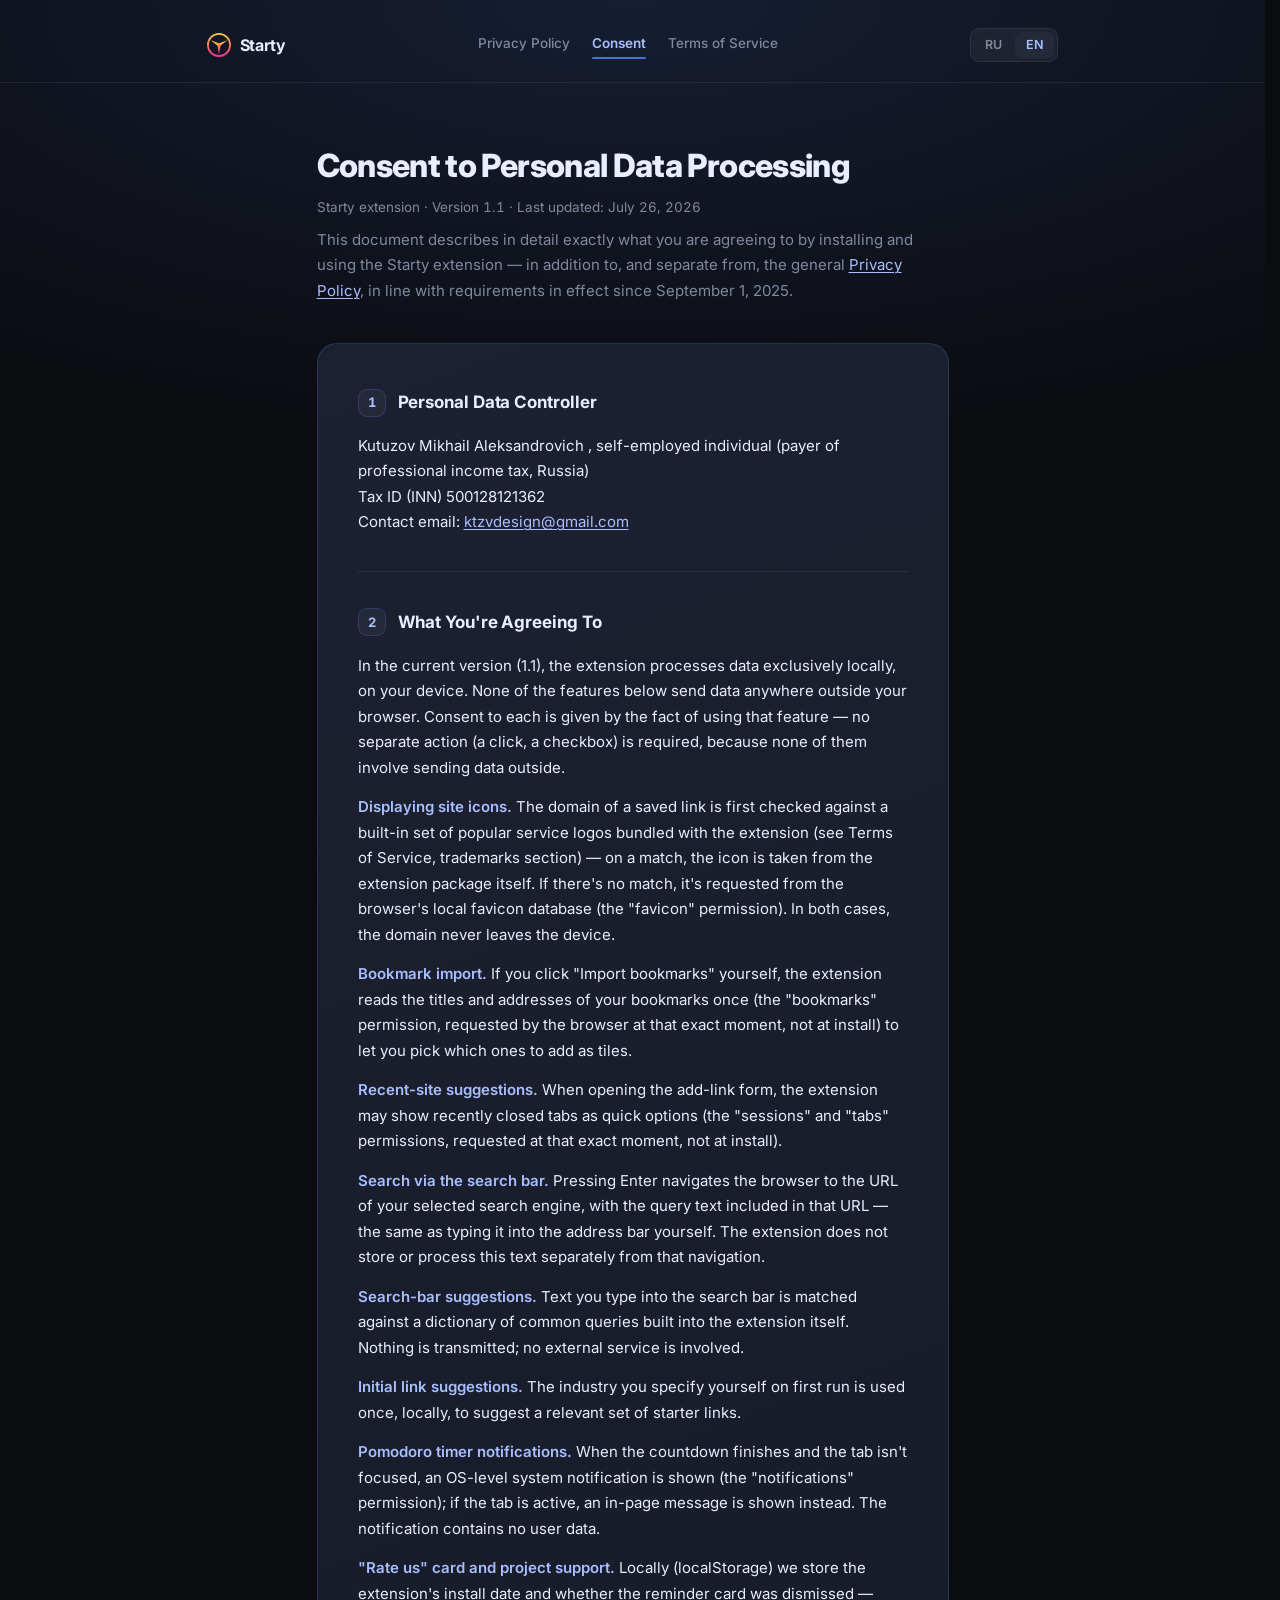
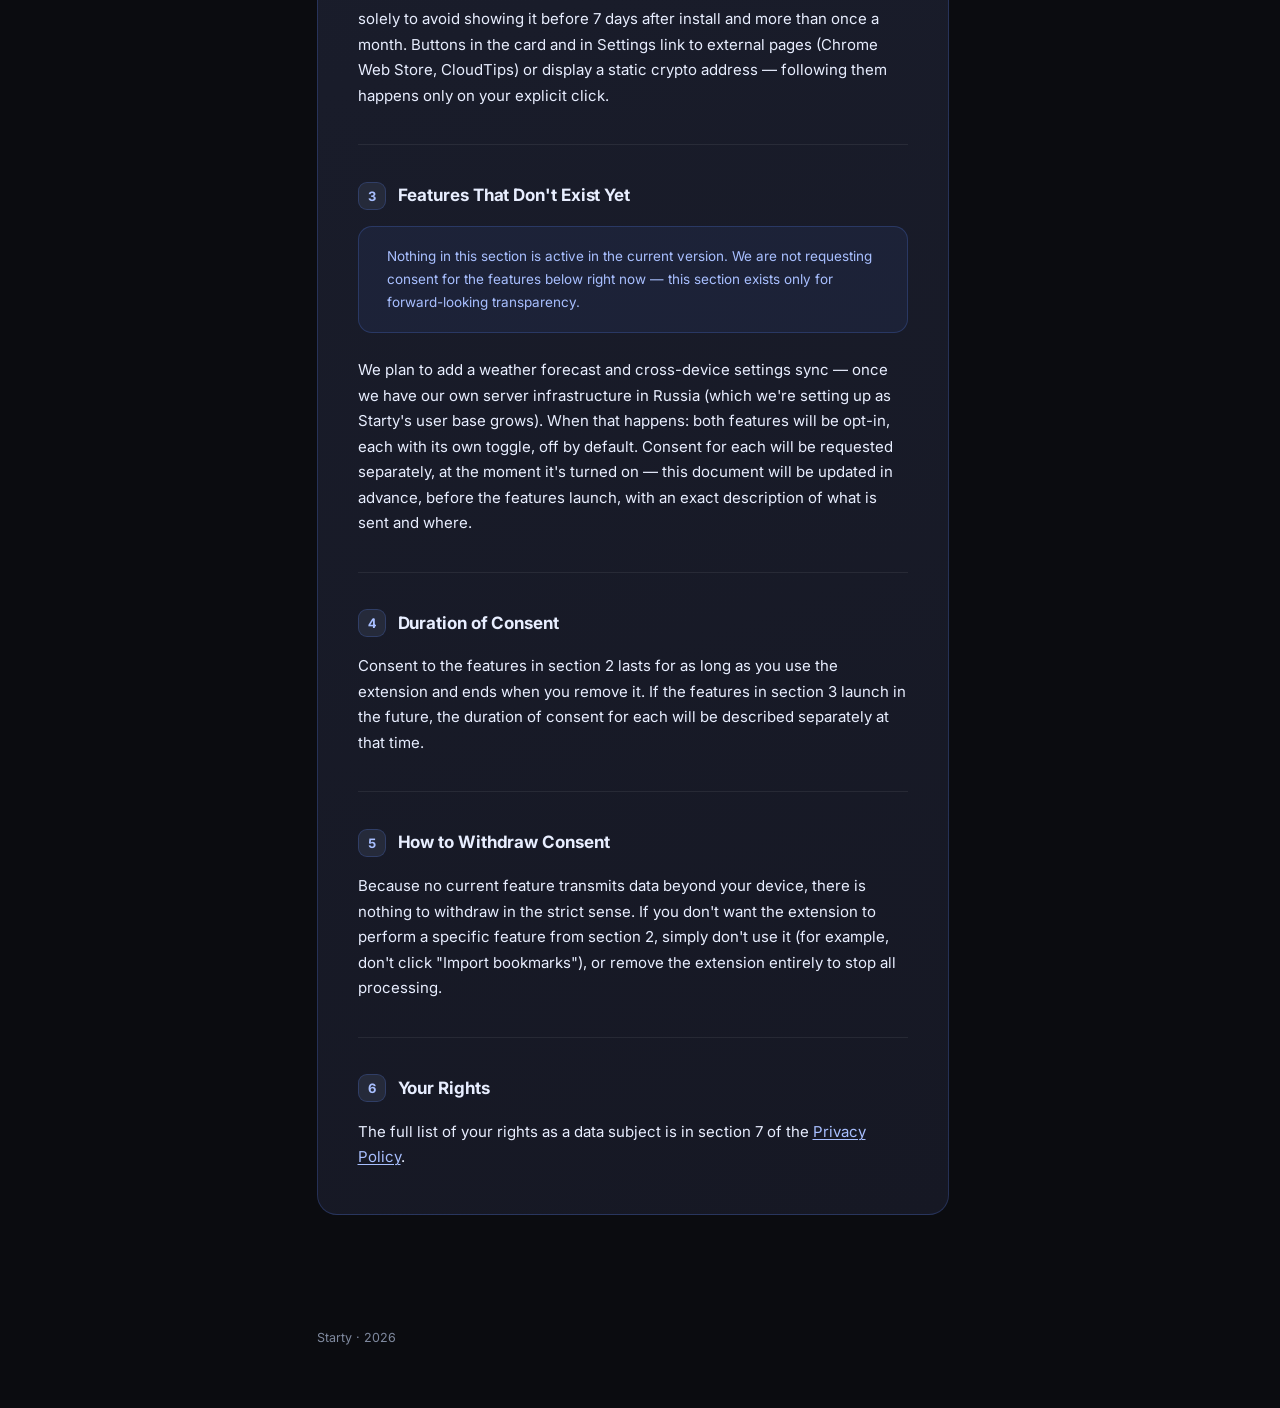
==== commit 0fa34926: "Add files via upload" ====
--- a/consent.html
+++ b/consent.html
@@ -46,7 +46,7 @@
 <div class="page">
   <div class="hero">
     <h1><span class="lang-ru">Согласие на обработку персональных данных</span><span class="lang-en">Consent to Personal Data Processing</span></h1>
-    <p class="meta"><span class="lang-ru">Расширение Starty · Версия 1.0 · Дата последнего обновления: 20 июля 2026 г.</span><span class="lang-en">Starty extension · Version 1.0 · Last updated: July 20, 2026</span></p>
+    <p class="meta"><span class="lang-ru">Расширение Starty · Версия 1.1 · Дата последнего обновления: 26 июля 2026 г.</span><span class="lang-en">Starty extension · Version 1.1 · Last updated: July 26, 2026</span></p>
   </div>
 
   <p style="max-width:600px;color:var(--muted);margin-bottom:16px" class="lang-ru">Этот документ подробно описывает, на что именно вы соглашаетесь, устанавливая и используя расширение Starty — в дополнение к общей <a href="privacy-policy.html">Политике обработки персональных данных</a>, отдельно от неё, в соответствии с требованиями, действующими с 1 сентября 2025 года.</p>
@@ -61,8 +61,8 @@
 
     <div class="section">
       <div class="section-head"><div class="section-num">2</div><div class="section-body"><h2><span class="lang-ru">На что вы соглашаетесь</span><span class="lang-en">What You're Agreeing To</span></h2></div></div>
-      <p class="lang-ru">В текущей версии (1.0) расширение обрабатывает данные исключительно локально, на вашем устройстве. Ни одна из функций ниже не отправляет данные куда-либо за пределы вашего браузера. Согласие на каждую даётся самим фактом использования соответствующей функции — отдельного действия (клика, галочки) не требуется, потому что ни одна из них не связана с передачей данных наружу.</p>
-      <p class="lang-en">In the current version (1.0), the extension processes data exclusively locally, on your device. None of the features below send data anywhere outside your browser. Consent to each is given by the fact of using that feature — no separate action (a click, a checkbox) is required, because none of them involve sending data outside.</p>
+      <p class="lang-ru">В текущей версии (1.1) расширение обрабатывает данные исключительно локально, на вашем устройстве. Ни одна из функций ниже не отправляет данные куда-либо за пределы вашего браузера. Согласие на каждую даётся самим фактом использования соответствующей функции — отдельного действия (клика, галочки) не требуется, потому что ни одна из них не связана с передачей данных наружу.</p>
+      <p class="lang-en">In the current version (1.1), the extension processes data exclusively locally, on your device. None of the features below send data anywhere outside your browser. Consent to each is given by the fact of using that feature — no separate action (a click, a checkbox) is required, because none of them involve sending data outside.</p>
 
       <p><strong class="lang-ru">Отображение значков сайтов.</strong><span class="lang-ru"> Домен сохранённой ссылки сначала сверяется со встроенным в расширение набором логотипов популярных сервисов (см. Пользовательское соглашение, раздел о товарных знаках) — при совпадении иконка берётся из самого пакета расширения. Если совпадения нет — запрашивается из локальной базы фавиконок браузера (permission «favicon»). В обоих случаях домен не покидает устройство.</span><strong class="lang-en">Displaying site icons.</strong><span class="lang-en"> The domain of a saved link is first checked against a built-in set of popular service logos bundled with the extension (see Terms of Service, trademarks section) — on a match, the icon is taken from the extension package itself. If there's no match, it's requested from the browser's local favicon database (the "favicon" permission). In both cases, the domain never leaves the device.</span></p>
 
@@ -75,6 +75,10 @@
       <p><strong class="lang-ru">Подсказки при поиске.</strong><span class="lang-ru"> Текст, который вы вводите в строку поиска, сравнивается со словарём частых запросов, встроенным в само расширение. Ничего не передаётся, внешние сервисы не задействованы.</span><strong class="lang-en">Search-bar suggestions.</strong><span class="lang-en"> Text you type into the search bar is matched against a dictionary of common queries built into the extension itself. Nothing is transmitted; no external service is involved.</span></p>
 
       <p><strong class="lang-ru">Подбор ссылок при первой настройке.</strong><span class="lang-ru"> Сфера деятельности, которую вы указываете сами при первом запуске, используется один раз, локально, чтобы предложить релевантный набор стартовых ссылок.</span><strong class="lang-en">Initial link suggestions.</strong><span class="lang-en"> The industry you specify yourself on first run is used once, locally, to suggest a relevant set of starter links.</span></p>
+
+      <p><strong class="lang-ru">Уведомления таймера «Помодоро».</strong><span class="lang-ru"> Когда отсчёт завершается, а вкладка не в фокусе — показывается системное уведомление ОС (permission «notifications»); если вкладка активна — вместо этого просто сообщение внутри страницы. Уведомление не содержит пользовательских данных.</span><strong class="lang-en">Pomodoro timer notifications.</strong><span class="lang-en"> When the countdown finishes and the tab isn't focused, an OS-level system notification is shown (the "notifications" permission); if the tab is active, an in-page message is shown instead. The notification contains no user data.</span></p>
+
+      <p><strong class="lang-ru">Карточка «Оцените нас» и поддержка проекта.</strong><span class="lang-ru"> Локально (localStorage) хранится дата установки расширения и факт закрытия карточки-напоминания — это нужно только чтобы не показывать её раньше 7 дней после установки и не чаще раза в месяц. Кнопки в карточке и в Настройках ведут на внешние страницы (Chrome Web Store, CloudTips) или показывают статичный крипто-адрес — переход происходит только по вашему явному клику.</span><strong class="lang-en">"Rate us" card and project support.</strong><span class="lang-en"> Locally (localStorage) we store the extension's install date and whether the reminder card was dismissed — solely to avoid showing it before 7 days after install and more than once a month. Buttons in the card and in Settings link to external pages (Chrome Web Store, CloudTips) or display a static crypto address — following them happens only on your explicit click.</span></p>
     </div>
 
     <div class="section">
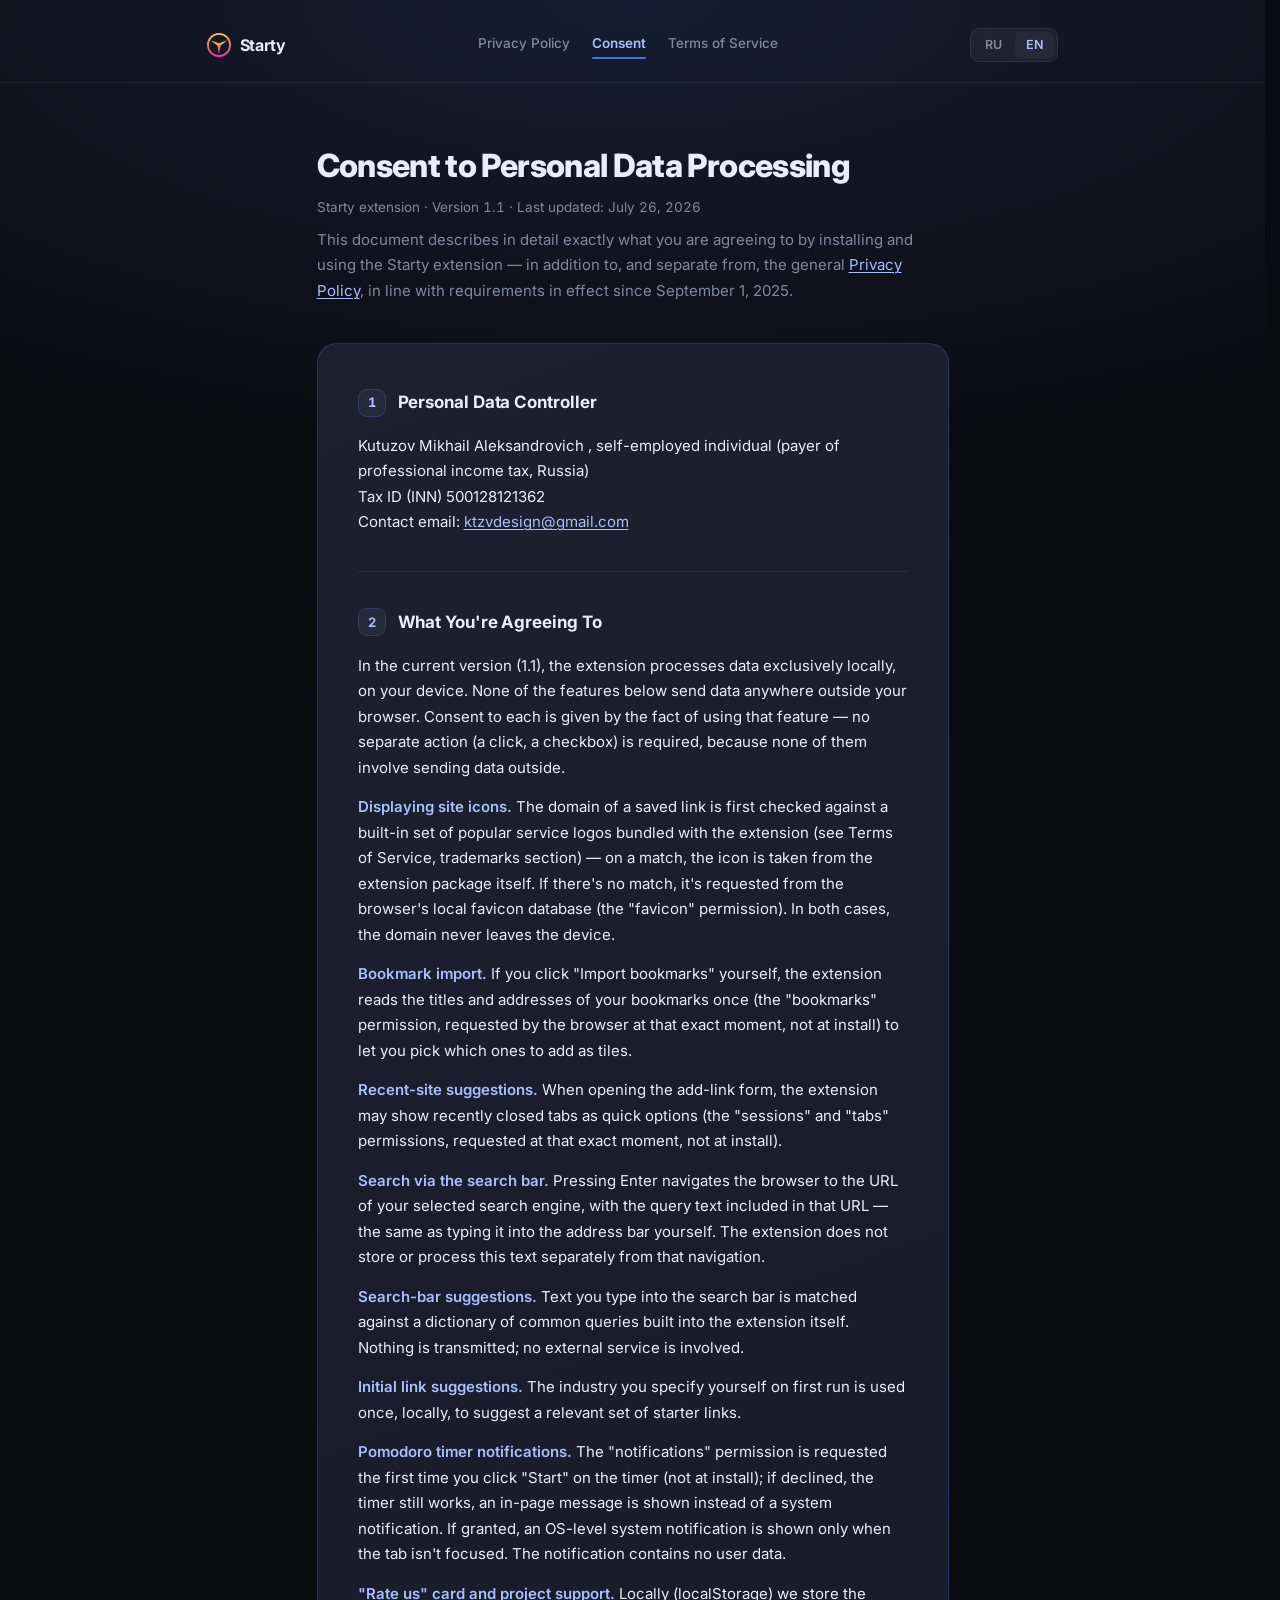
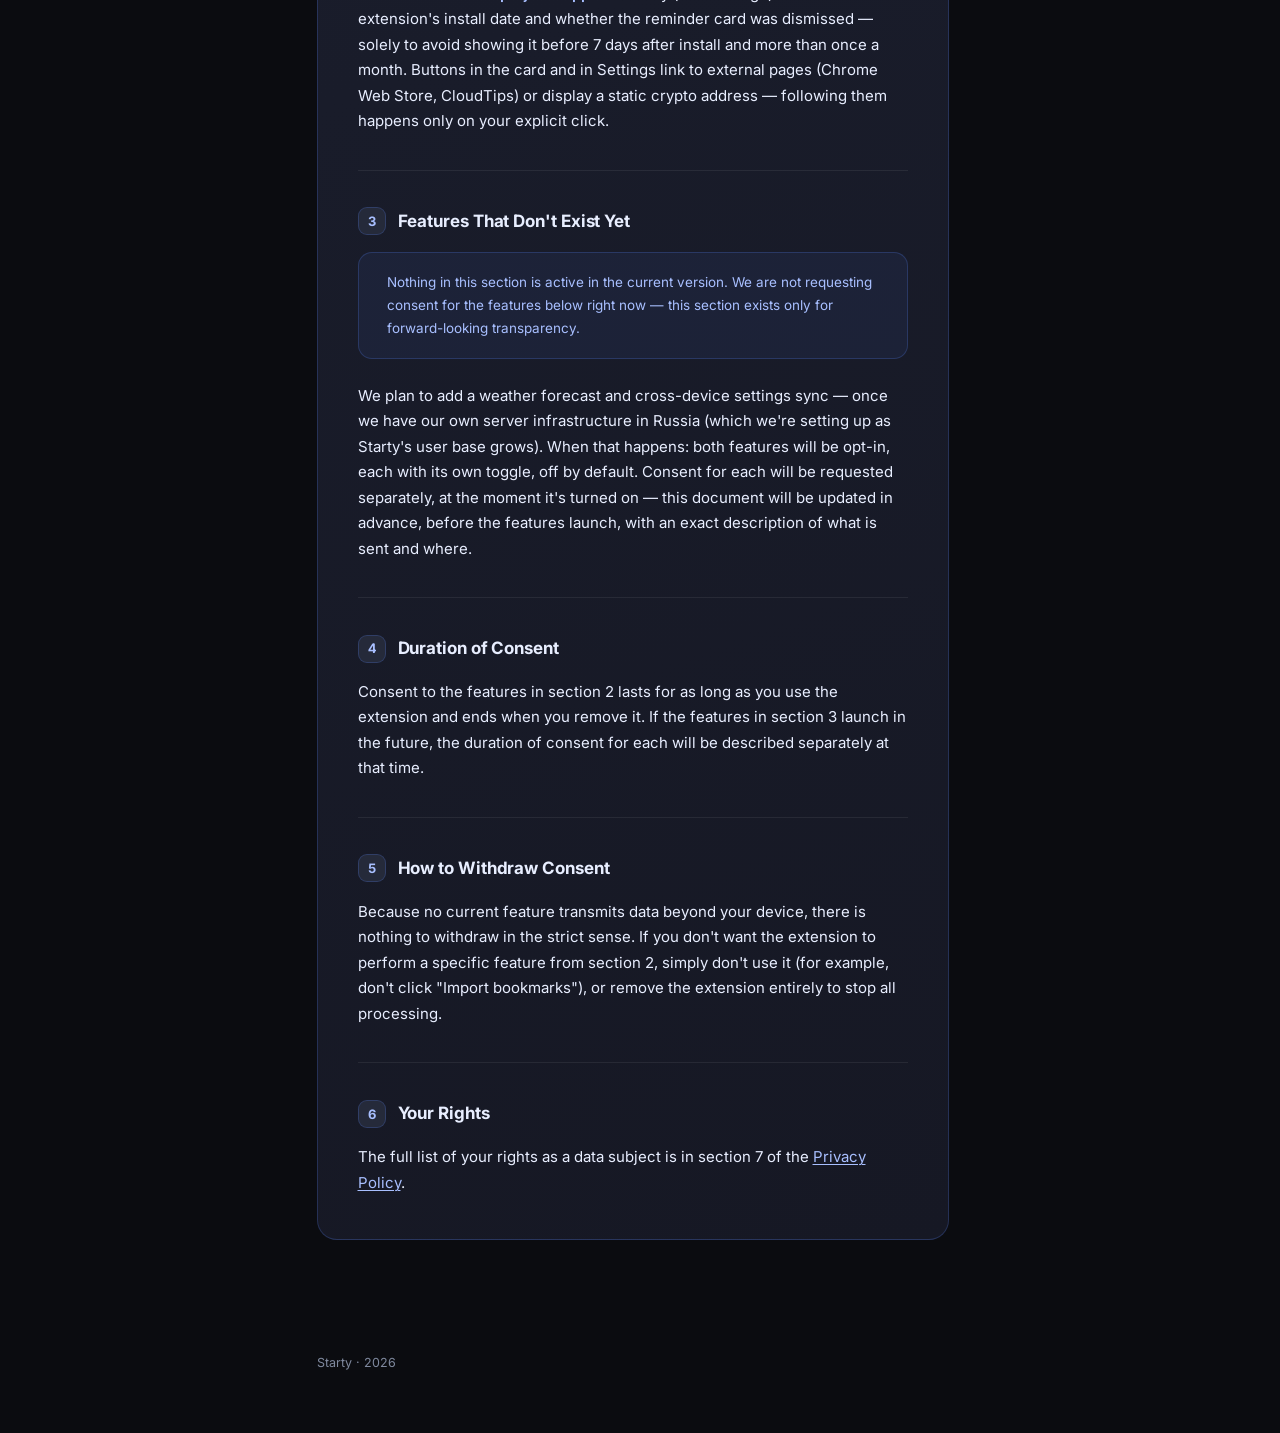
==== commit 083a91a6: "Add files via upload" ====
--- a/consent.html
+++ b/consent.html
@@ -76,7 +76,7 @@
 
       <p><strong class="lang-ru">Подбор ссылок при первой настройке.</strong><span class="lang-ru"> Сфера деятельности, которую вы указываете сами при первом запуске, используется один раз, локально, чтобы предложить релевантный набор стартовых ссылок.</span><strong class="lang-en">Initial link suggestions.</strong><span class="lang-en"> The industry you specify yourself on first run is used once, locally, to suggest a relevant set of starter links.</span></p>
 
-      <p><strong class="lang-ru">Уведомления таймера «Помодоро».</strong><span class="lang-ru"> Когда отсчёт завершается, а вкладка не в фокусе — показывается системное уведомление ОС (permission «notifications»); если вкладка активна — вместо этого просто сообщение внутри страницы. Уведомление не содержит пользовательских данных.</span><strong class="lang-en">Pomodoro timer notifications.</strong><span class="lang-en"> When the countdown finishes and the tab isn't focused, an OS-level system notification is shown (the "notifications" permission); if the tab is active, an in-page message is shown instead. The notification contains no user data.</span></p>
+      <p><strong class="lang-ru">Уведомления таймера «Помодоро».</strong><span class="lang-ru"> Разрешение «notifications» запрашивается при первом нажатии «Старт» на таймере (не при установке); при отказе таймер всё равно работает, просто вместо системного уведомления показывается сообщение внутри страницы. Если разрешение выдано — системное уведомление ОС показывается только когда вкладка не в фокусе. Уведомление не содержит пользовательских данных.</span><strong class="lang-en">Pomodoro timer notifications.</strong><span class="lang-en"> The "notifications" permission is requested the first time you click "Start" on the timer (not at install); if declined, the timer still works, an in-page message is shown instead of a system notification. If granted, an OS-level system notification is shown only when the tab isn't focused. The notification contains no user data.</span></p>
 
       <p><strong class="lang-ru">Карточка «Оцените нас» и поддержка проекта.</strong><span class="lang-ru"> Локально (localStorage) хранится дата установки расширения и факт закрытия карточки-напоминания — это нужно только чтобы не показывать её раньше 7 дней после установки и не чаще раза в месяц. Кнопки в карточке и в Настройках ведут на внешние страницы (Chrome Web Store, CloudTips) или показывают статичный крипто-адрес — переход происходит только по вашему явному клику.</span><strong class="lang-en">"Rate us" card and project support.</strong><span class="lang-en"> Locally (localStorage) we store the extension's install date and whether the reminder card was dismissed — solely to avoid showing it before 7 days after install and more than once a month. Buttons in the card and in Settings link to external pages (Chrome Web Store, CloudTips) or display a static crypto address — following them happens only on your explicit click.</span></p>
     </div>
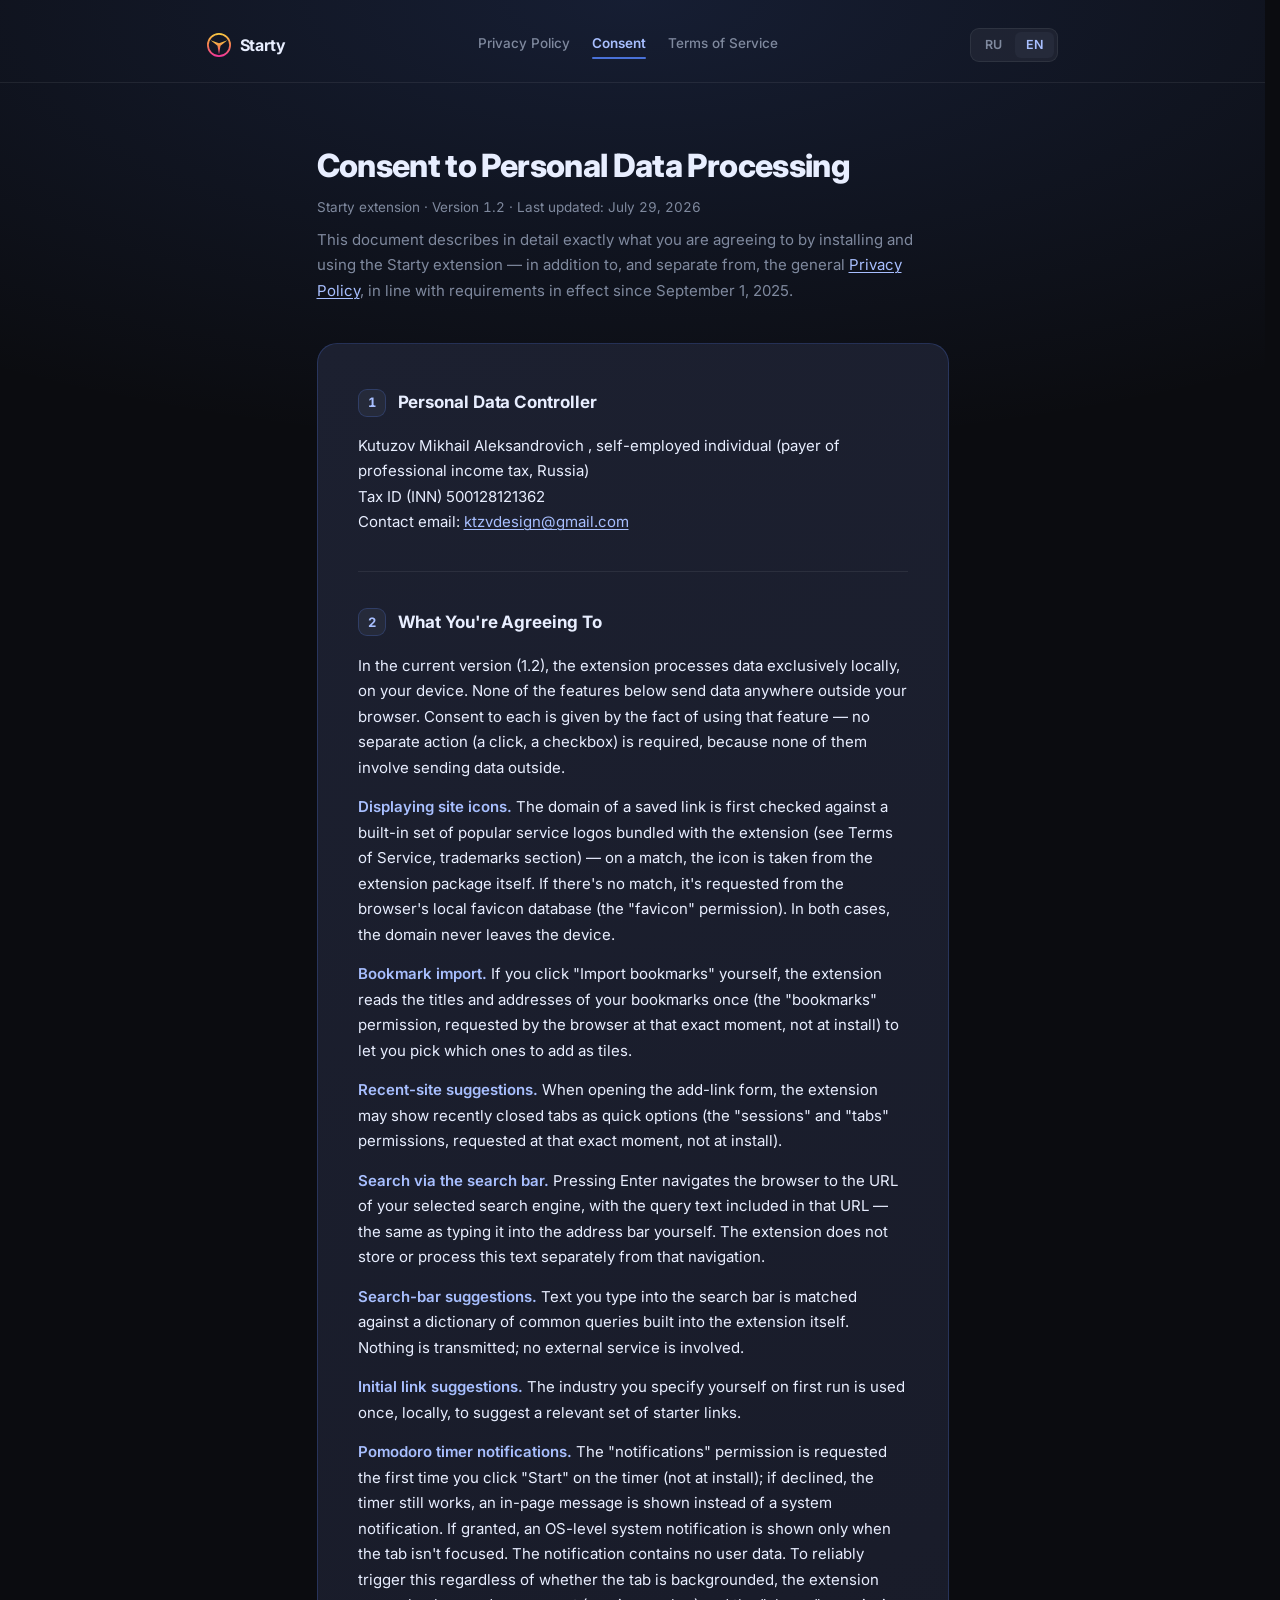
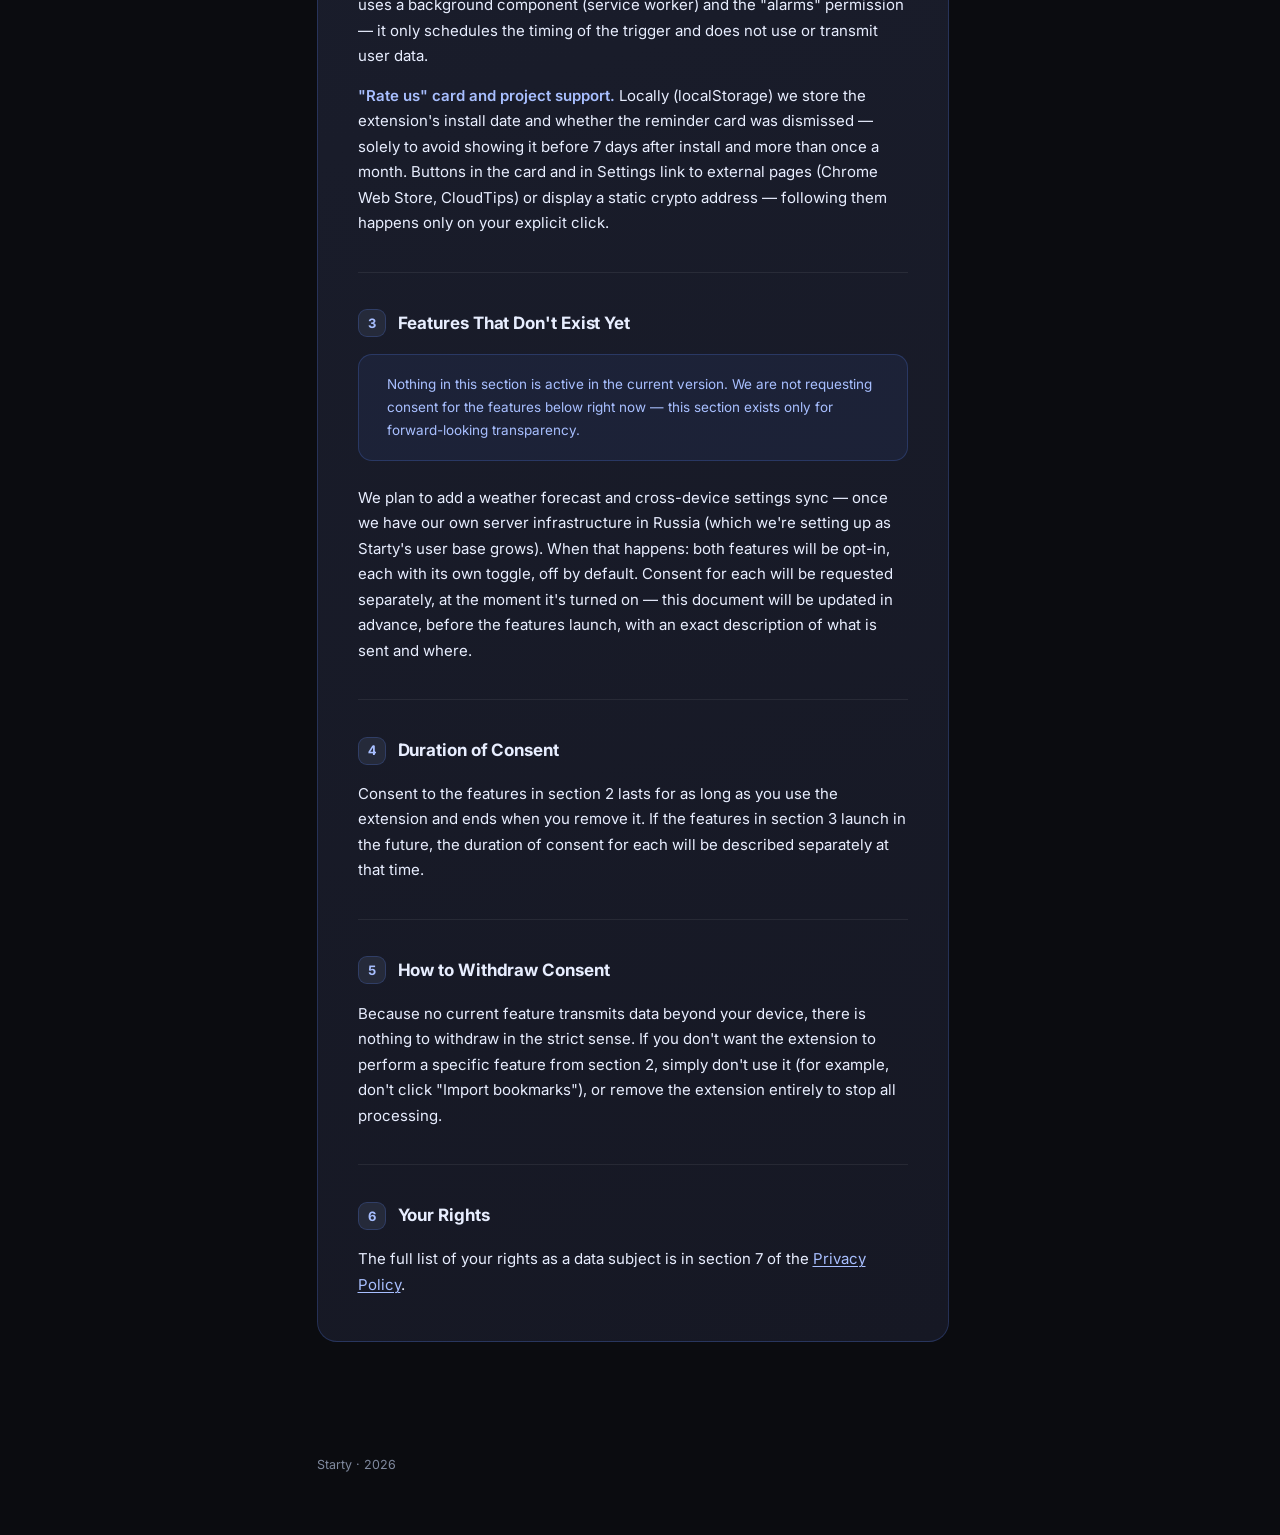
==== commit bd02b8e8: "Add files via upload" ====
--- a/consent.html
+++ b/consent.html
@@ -46,7 +46,7 @@
 <div class="page">
   <div class="hero">
     <h1><span class="lang-ru">Согласие на обработку персональных данных</span><span class="lang-en">Consent to Personal Data Processing</span></h1>
-    <p class="meta"><span class="lang-ru">Расширение Starty · Версия 1.1 · Дата последнего обновления: 26 июля 2026 г.</span><span class="lang-en">Starty extension · Version 1.1 · Last updated: July 26, 2026</span></p>
+    <p class="meta"><span class="lang-ru">Расширение Starty · Версия 1.2 · Дата последнего обновления: 29 июля 2026 г.</span><span class="lang-en">Starty extension · Version 1.2 · Last updated: July 29, 2026</span></p>
   </div>
 
   <p style="max-width:600px;color:var(--muted);margin-bottom:16px" class="lang-ru">Этот документ подробно описывает, на что именно вы соглашаетесь, устанавливая и используя расширение Starty — в дополнение к общей <a href="privacy-policy.html">Политике обработки персональных данных</a>, отдельно от неё, в соответствии с требованиями, действующими с 1 сентября 2025 года.</p>
@@ -61,8 +61,8 @@
 
     <div class="section">
       <div class="section-head"><div class="section-num">2</div><div class="section-body"><h2><span class="lang-ru">На что вы соглашаетесь</span><span class="lang-en">What You're Agreeing To</span></h2></div></div>
-      <p class="lang-ru">В текущей версии (1.1) расширение обрабатывает данные исключительно локально, на вашем устройстве. Ни одна из функций ниже не отправляет данные куда-либо за пределы вашего браузера. Согласие на каждую даётся самим фактом использования соответствующей функции — отдельного действия (клика, галочки) не требуется, потому что ни одна из них не связана с передачей данных наружу.</p>
-      <p class="lang-en">In the current version (1.1), the extension processes data exclusively locally, on your device. None of the features below send data anywhere outside your browser. Consent to each is given by the fact of using that feature — no separate action (a click, a checkbox) is required, because none of them involve sending data outside.</p>
+      <p class="lang-ru">В текущей версии (1.2) расширение обрабатывает данные исключительно локально, на вашем устройстве. Ни одна из функций ниже не отправляет данные куда-либо за пределы вашего браузера. Согласие на каждую даётся самим фактом использования соответствующей функции — отдельного действия (клика, галочки) не требуется, потому что ни одна из них не связана с передачей данных наружу.</p>
+      <p class="lang-en">In the current version (1.2), the extension processes data exclusively locally, on your device. None of the features below send data anywhere outside your browser. Consent to each is given by the fact of using that feature — no separate action (a click, a checkbox) is required, because none of them involve sending data outside.</p>
 
       <p><strong class="lang-ru">Отображение значков сайтов.</strong><span class="lang-ru"> Домен сохранённой ссылки сначала сверяется со встроенным в расширение набором логотипов популярных сервисов (см. Пользовательское соглашение, раздел о товарных знаках) — при совпадении иконка берётся из самого пакета расширения. Если совпадения нет — запрашивается из локальной базы фавиконок браузера (permission «favicon»). В обоих случаях домен не покидает устройство.</span><strong class="lang-en">Displaying site icons.</strong><span class="lang-en"> The domain of a saved link is first checked against a built-in set of popular service logos bundled with the extension (see Terms of Service, trademarks section) — on a match, the icon is taken from the extension package itself. If there's no match, it's requested from the browser's local favicon database (the "favicon" permission). In both cases, the domain never leaves the device.</span></p>
 
@@ -76,7 +76,7 @@
 
       <p><strong class="lang-ru">Подбор ссылок при первой настройке.</strong><span class="lang-ru"> Сфера деятельности, которую вы указываете сами при первом запуске, используется один раз, локально, чтобы предложить релевантный набор стартовых ссылок.</span><strong class="lang-en">Initial link suggestions.</strong><span class="lang-en"> The industry you specify yourself on first run is used once, locally, to suggest a relevant set of starter links.</span></p>
 
-      <p><strong class="lang-ru">Уведомления таймера «Помодоро».</strong><span class="lang-ru"> Разрешение «notifications» запрашивается при первом нажатии «Старт» на таймере (не при установке); при отказе таймер всё равно работает, просто вместо системного уведомления показывается сообщение внутри страницы. Если разрешение выдано — системное уведомление ОС показывается только когда вкладка не в фокусе. Уведомление не содержит пользовательских данных.</span><strong class="lang-en">Pomodoro timer notifications.</strong><span class="lang-en"> The "notifications" permission is requested the first time you click "Start" on the timer (not at install); if declined, the timer still works, an in-page message is shown instead of a system notification. If granted, an OS-level system notification is shown only when the tab isn't focused. The notification contains no user data.</span></p>
+      <p><strong class="lang-ru">Уведомления таймера «Помодоро».</strong><span class="lang-ru"> Разрешение «notifications» запрашивается при первом нажатии «Старт» на таймере (не при установке); при отказе таймер всё равно работает, просто вместо системного уведомления показывается сообщение внутри страницы. Если разрешение выдано — системное уведомление ОС показывается только когда вкладка не в фокусе. Уведомление не содержит пользовательских данных. Для надёжного срабатывания независимо от того, свёрнута ли вкладка, используется фоновый компонент (service worker) и разрешение «alarms» — оно только планирует момент срабатывания по времени, не использует и не передаёт пользовательские данные.</span><strong class="lang-en">Pomodoro timer notifications.</strong><span class="lang-en"> The "notifications" permission is requested the first time you click "Start" on the timer (not at install); if declined, the timer still works, an in-page message is shown instead of a system notification. If granted, an OS-level system notification is shown only when the tab isn't focused. The notification contains no user data. To reliably trigger this regardless of whether the tab is backgrounded, the extension uses a background component (service worker) and the "alarms" permission — it only schedules the timing of the trigger and does not use or transmit user data.</span></p>
 
       <p><strong class="lang-ru">Карточка «Оцените нас» и поддержка проекта.</strong><span class="lang-ru"> Локально (localStorage) хранится дата установки расширения и факт закрытия карточки-напоминания — это нужно только чтобы не показывать её раньше 7 дней после установки и не чаще раза в месяц. Кнопки в карточке и в Настройках ведут на внешние страницы (Chrome Web Store, CloudTips) или показывают статичный крипто-адрес — переход происходит только по вашему явному клику.</span><strong class="lang-en">"Rate us" card and project support.</strong><span class="lang-en"> Locally (localStorage) we store the extension's install date and whether the reminder card was dismissed — solely to avoid showing it before 7 days after install and more than once a month. Buttons in the card and in Settings link to external pages (Chrome Web Store, CloudTips) or display a static crypto address — following them happens only on your explicit click.</span></p>
     </div>
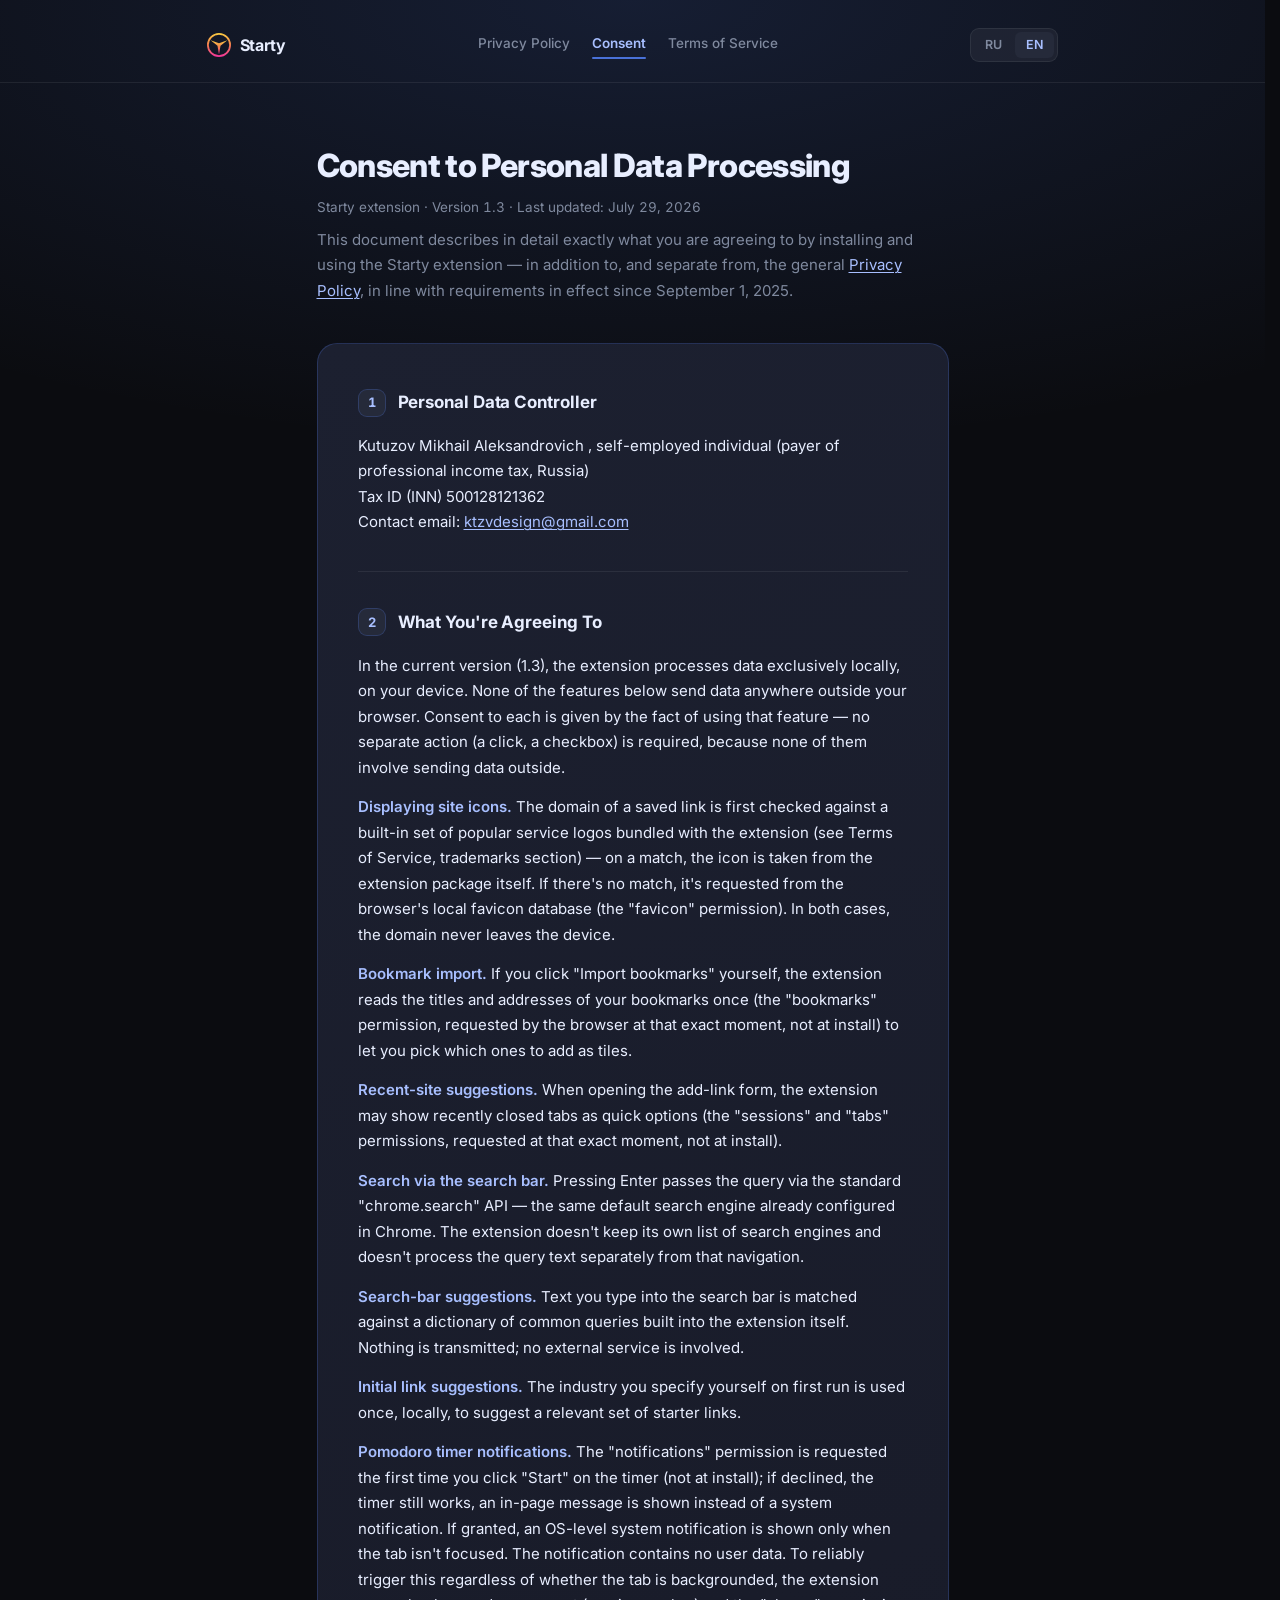
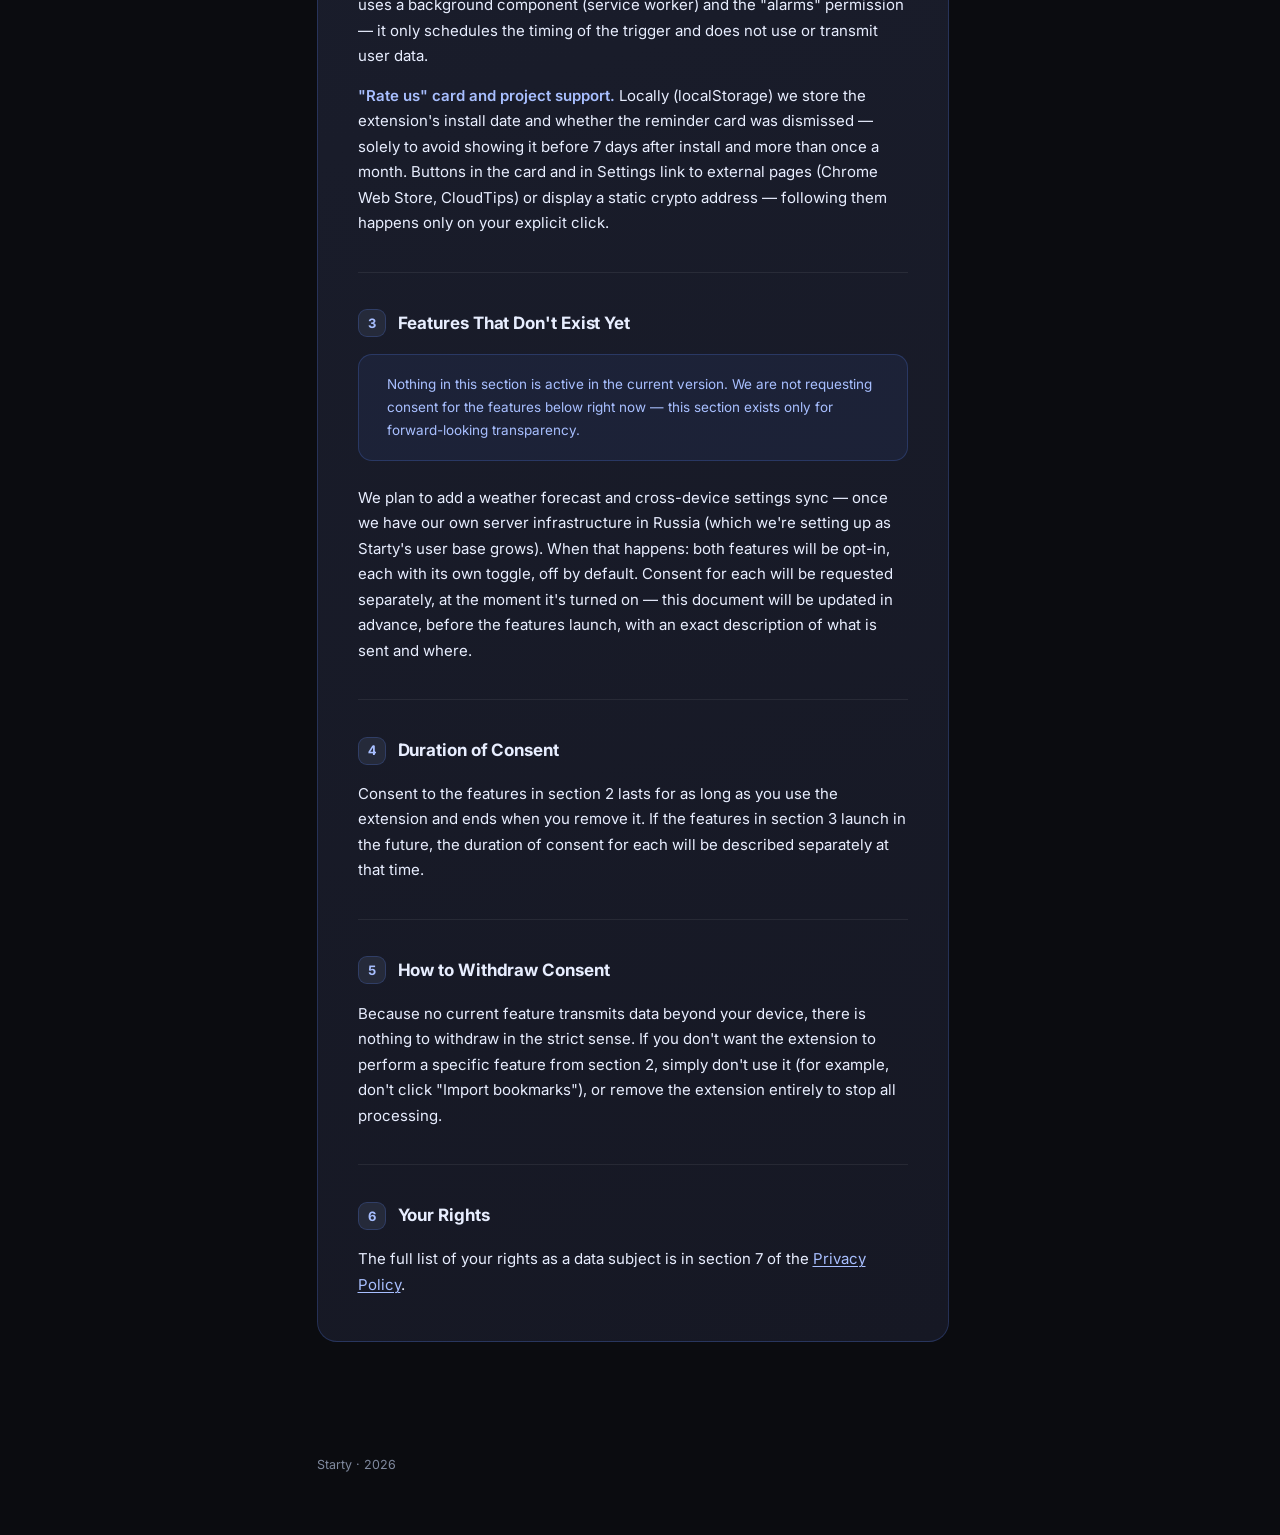
==== commit 20adf34e: "Add files via upload" ====
--- a/consent.html
+++ b/consent.html
@@ -46,7 +46,7 @@
 <div class="page">
   <div class="hero">
     <h1><span class="lang-ru">Согласие на обработку персональных данных</span><span class="lang-en">Consent to Personal Data Processing</span></h1>
-    <p class="meta"><span class="lang-ru">Расширение Starty · Версия 1.2 · Дата последнего обновления: 29 июля 2026 г.</span><span class="lang-en">Starty extension · Version 1.2 · Last updated: July 29, 2026</span></p>
+    <p class="meta"><span class="lang-ru">Расширение Starty · Версия 1.3 · Дата последнего обновления: 29 июля 2026 г.</span><span class="lang-en">Starty extension · Version 1.3 · Last updated: July 29, 2026</span></p>
   </div>
 
   <p style="max-width:600px;color:var(--muted);margin-bottom:16px" class="lang-ru">Этот документ подробно описывает, на что именно вы соглашаетесь, устанавливая и используя расширение Starty — в дополнение к общей <a href="privacy-policy.html">Политике обработки персональных данных</a>, отдельно от неё, в соответствии с требованиями, действующими с 1 сентября 2025 года.</p>
@@ -61,8 +61,8 @@
 
     <div class="section">
       <div class="section-head"><div class="section-num">2</div><div class="section-body"><h2><span class="lang-ru">На что вы соглашаетесь</span><span class="lang-en">What You're Agreeing To</span></h2></div></div>
-      <p class="lang-ru">В текущей версии (1.2) расширение обрабатывает данные исключительно локально, на вашем устройстве. Ни одна из функций ниже не отправляет данные куда-либо за пределы вашего браузера. Согласие на каждую даётся самим фактом использования соответствующей функции — отдельного действия (клика, галочки) не требуется, потому что ни одна из них не связана с передачей данных наружу.</p>
-      <p class="lang-en">In the current version (1.2), the extension processes data exclusively locally, on your device. None of the features below send data anywhere outside your browser. Consent to each is given by the fact of using that feature — no separate action (a click, a checkbox) is required, because none of them involve sending data outside.</p>
+      <p class="lang-ru">В текущей версии (1.3) расширение обрабатывает данные исключительно локально, на вашем устройстве. Ни одна из функций ниже не отправляет данные куда-либо за пределы вашего браузера. Согласие на каждую даётся самим фактом использования соответствующей функции — отдельного действия (клика, галочки) не требуется, потому что ни одна из них не связана с передачей данных наружу.</p>
+      <p class="lang-en">In the current version (1.3), the extension processes data exclusively locally, on your device. None of the features below send data anywhere outside your browser. Consent to each is given by the fact of using that feature — no separate action (a click, a checkbox) is required, because none of them involve sending data outside.</p>
 
       <p><strong class="lang-ru">Отображение значков сайтов.</strong><span class="lang-ru"> Домен сохранённой ссылки сначала сверяется со встроенным в расширение набором логотипов популярных сервисов (см. Пользовательское соглашение, раздел о товарных знаках) — при совпадении иконка берётся из самого пакета расширения. Если совпадения нет — запрашивается из локальной базы фавиконок браузера (permission «favicon»). В обоих случаях домен не покидает устройство.</span><strong class="lang-en">Displaying site icons.</strong><span class="lang-en"> The domain of a saved link is first checked against a built-in set of popular service logos bundled with the extension (see Terms of Service, trademarks section) — on a match, the icon is taken from the extension package itself. If there's no match, it's requested from the browser's local favicon database (the "favicon" permission). In both cases, the domain never leaves the device.</span></p>
 
@@ -70,7 +70,7 @@
 
       <p><strong class="lang-ru">Подсказки недавних сайтов.</strong><span class="lang-ru"> При открытии формы добавления новой ссылки расширение может показать недавно закрытые вкладки как быстрые варианты (permissions «sessions» и «tabs», запрашиваются в этот момент, не при установке).</span><strong class="lang-en">Recent-site suggestions.</strong><span class="lang-en"> When opening the add-link form, the extension may show recently closed tabs as quick options (the "sessions" and "tabs" permissions, requested at that exact moment, not at install).</span></p>
 
-      <p><strong class="lang-ru">Поиск через строку ввода.</strong><span class="lang-ru"> При нажатии Enter браузер переходит по адресу выбранной вами поисковой системы с текстом запроса в этом адресе — так же, как при ручном вводе в адресную строку. Расширение не хранит и не обрабатывает этот текст отдельно от самого перехода.</span><strong class="lang-en">Search via the search bar.</strong><span class="lang-en"> Pressing Enter navigates the browser to the URL of your selected search engine, with the query text included in that URL — the same as typing it into the address bar yourself. The extension does not store or process this text separately from that navigation.</span></p>
+      <p><strong class="lang-ru">Поиск через строку ввода.</strong><span class="lang-ru"> При нажатии Enter запрос передаётся через штатный API «chrome.search» — тот же поисковик по умолчанию, что настроен в самом Chrome. Расширение не хранит собственный список поисковых систем и не обрабатывает текст запроса отдельно от самого перехода.</span><strong class="lang-en">Search via the search bar.</strong><span class="lang-en"> Pressing Enter passes the query via the standard "chrome.search" API — the same default search engine already configured in Chrome. The extension doesn't keep its own list of search engines and doesn't process the query text separately from that navigation.</span></p>
 
       <p><strong class="lang-ru">Подсказки при поиске.</strong><span class="lang-ru"> Текст, который вы вводите в строку поиска, сравнивается со словарём частых запросов, встроенным в само расширение. Ничего не передаётся, внешние сервисы не задействованы.</span><strong class="lang-en">Search-bar suggestions.</strong><span class="lang-en"> Text you type into the search bar is matched against a dictionary of common queries built into the extension itself. Nothing is transmitted; no external service is involved.</span></p>
 
